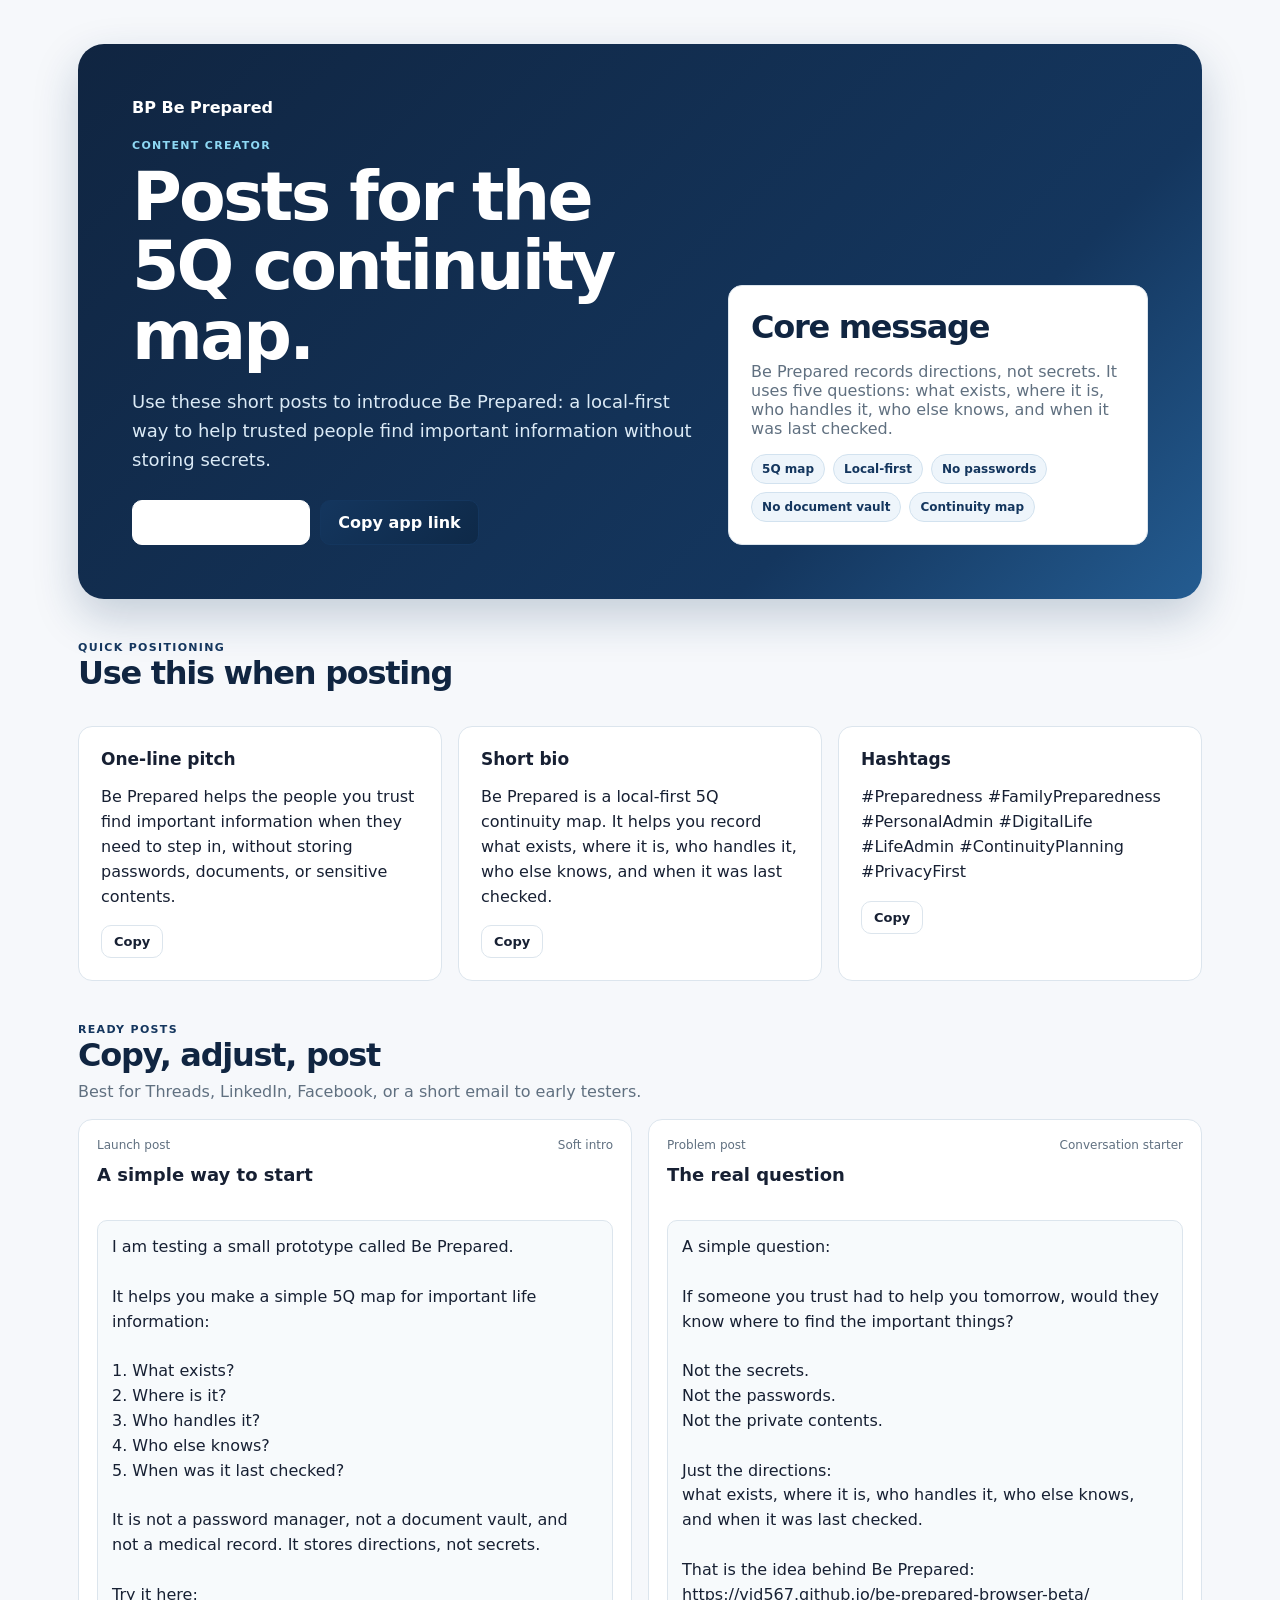
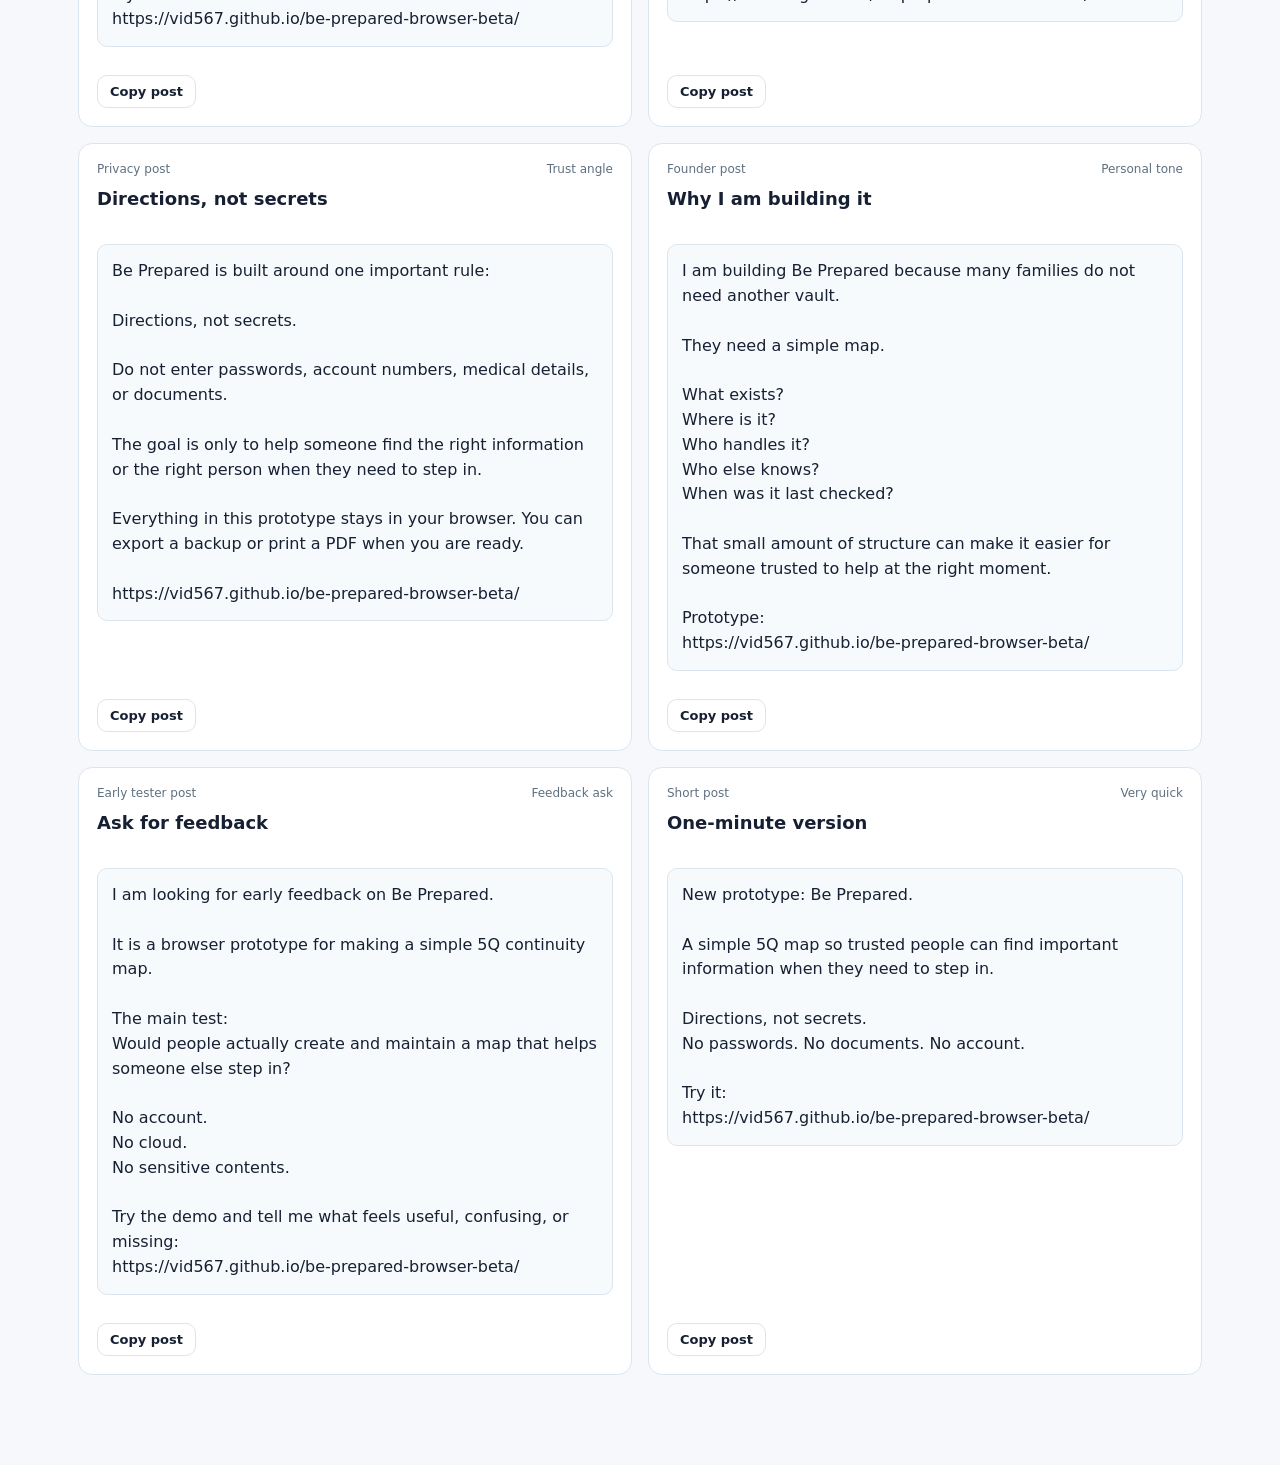
==== content-creator.html @ 78f3f643 "Add Be Prepared content creator page" ====
<!doctype html>
<html lang="en">
<head>
  <meta charset="utf-8">
  <meta name="viewport" content="width=device-width,initial-scale=1">
  <meta name="theme-color" content="#14365e">
  <title>Be Prepared Content Creator</title>
  <meta name="description" content="Ready-to-use social posts for Be Prepared, a local-first 5Q continuity map.">
  <link rel="stylesheet" href="styles.css">
  <style>
    .creator-shell{max-width:1180px;margin:auto;padding:44px 28px 90px}
    .creator-hero{background:linear-gradient(135deg,#102541,#14365e 72%,#245c91);color:white;border-radius:26px;padding:clamp(28px,5vw,54px);display:grid;grid-template-columns:1.15fr .85fr;gap:28px;align-items:end;box-shadow:0 18px 45px rgba(20,54,94,.22)}
    .creator-hero h1{color:white;font-size:clamp(38px,6vw,68px);max-width:760px}
    .creator-hero .lead{color:#dbeaf6}
    .creator-hero a{color:white}
    .creator-card{background:white;border:1px solid var(--line);border-radius:14px;padding:22px}
    .creator-grid{display:grid;grid-template-columns:repeat(3,1fr);gap:16px;margin-top:26px}
    .post-grid{display:grid;grid-template-columns:repeat(2,1fr);gap:16px;margin-top:18px}
    .post-card{background:white;border:1px solid var(--line);border-radius:14px;padding:18px;display:flex;flex-direction:column;gap:12px}
    .post-card h3{font-size:18px}
    .post-text{white-space:pre-wrap;color:var(--ink);line-height:1.55;background:#f7fafc;border:1px solid var(--line);border-radius:10px;padding:14px;min-height:190px}
    .post-meta{display:flex;justify-content:space-between;gap:10px;align-items:center;color:var(--muted);font-size:12px}
    .copy-row{display:flex;gap:10px;flex-wrap:wrap;margin-top:auto}
    .pill-list{display:flex;flex-wrap:wrap;gap:8px;margin-top:12px}
    .pill-list span{background:#eef5fb;color:#14365e;border:1px solid #d2e2ef;border-radius:99px;padding:7px 10px;font-size:12px;font-weight:750}
    .section-gap{margin-top:42px}
    .mini-copy{white-space:pre-wrap;line-height:1.55}
    .toplink{display:inline-flex;align-items:center;gap:8px;color:white;text-decoration:none;font-weight:800;margin-bottom:22px}
    @media(max-width:900px){.creator-hero,.creator-grid,.post-grid{grid-template-columns:1fr}}
  </style>
</head>
<body>
  <main class="creator-shell">
    <section class="creator-hero">
      <div>
        <a class="toplink" href="index.html">BP Be Prepared</a>
        <div class="eyebrow light">Content creator</div>
        <h1>Posts for the 5Q continuity map.</h1>
        <p class="lead">Use these short posts to introduce Be Prepared: a local-first way to help trusted people find important information without storing secrets.</p>
        <div class="hero-actions">
          <a class="btn demo-light" href="index.html">Open prototype</a>
          <button class="btn primary" data-copy="#main-link">Copy app link</button>
        </div>
        <p id="main-link" hidden>https://vid567.github.io/be-prepared-browser-beta/</p>
      </div>
      <aside class="creator-card">
        <h2>Core message</h2>
        <p class="muted">Be Prepared records directions, not secrets. It uses five questions: what exists, where it is, who handles it, who else knows, and when it was last checked.</p>
        <div class="pill-list">
          <span>5Q map</span>
          <span>Local-first</span>
          <span>No passwords</span>
          <span>No document vault</span>
          <span>Continuity map</span>
        </div>
      </aside>
    </section>

    <section class="section-gap">
      <div class="section-head">
        <div>
          <div class="eyebrow">Quick positioning</div>
          <h2>Use this when posting</h2>
        </div>
      </div>
      <div class="creator-grid">
        <article class="creator-card">
          <h3>One-line pitch</h3>
          <p class="mini-copy" id="pitch">Be Prepared helps the people you trust find important information when they need to step in, without storing passwords, documents, or sensitive contents.</p>
          <button class="btn small" data-copy="#pitch">Copy</button>
        </article>
        <article class="creator-card">
          <h3>Short bio</h3>
          <p class="mini-copy" id="bio">Be Prepared is a local-first 5Q continuity map. It helps you record what exists, where it is, who handles it, who else knows, and when it was last checked.</p>
          <button class="btn small" data-copy="#bio">Copy</button>
        </article>
        <article class="creator-card">
          <h3>Hashtags</h3>
          <p class="mini-copy" id="hashtags">#Preparedness #FamilyPreparedness #PersonalAdmin #DigitalLife #LifeAdmin #ContinuityPlanning #PrivacyFirst</p>
          <button class="btn small" data-copy="#hashtags">Copy</button>
        </article>
      </div>
    </section>

    <section class="section-gap">
      <div class="section-head">
        <div>
          <div class="eyebrow">Ready posts</div>
          <h2>Copy, adjust, post</h2>
          <p>Best for Threads, LinkedIn, Facebook, or a short email to early testers.</p>
        </div>
      </div>
      <div class="post-grid">
        <article class="post-card">
          <div class="post-meta"><span>Launch post</span><span>Soft intro</span></div>
          <h3>A simple way to start</h3>
          <p class="post-text" id="post-1">I am testing a small prototype called Be Prepared.

It helps you make a simple 5Q map for important life information:

1. What exists?
2. Where is it?
3. Who handles it?
4. Who else knows?
5. When was it last checked?

It is not a password manager, not a document vault, and not a medical record. It stores directions, not secrets.

Try it here:
https://vid567.github.io/be-prepared-browser-beta/</p>
          <div class="copy-row"><button class="btn small" data-copy="#post-1">Copy post</button></div>
        </article>

        <article class="post-card">
          <div class="post-meta"><span>Problem post</span><span>Conversation starter</span></div>
          <h3>The real question</h3>
          <p class="post-text" id="post-2">A simple question:

If someone you trust had to help you tomorrow, would they know where to find the important things?

Not the secrets.
Not the passwords.
Not the private contents.

Just the directions:
what exists, where it is, who handles it, who else knows, and when it was last checked.

That is the idea behind Be Prepared:
https://vid567.github.io/be-prepared-browser-beta/</p>
          <div class="copy-row"><button class="btn small" data-copy="#post-2">Copy post</button></div>
        </article>

        <article class="post-card">
          <div class="post-meta"><span>Privacy post</span><span>Trust angle</span></div>
          <h3>Directions, not secrets</h3>
          <p class="post-text" id="post-3">Be Prepared is built around one important rule:

Directions, not secrets.

Do not enter passwords, account numbers, medical details, or documents.

The goal is only to help someone find the right information or the right person when they need to step in.

Everything in this prototype stays in your browser. You can export a backup or print a PDF when you are ready.

https://vid567.github.io/be-prepared-browser-beta/</p>
          <div class="copy-row"><button class="btn small" data-copy="#post-3">Copy post</button></div>
        </article>

        <article class="post-card">
          <div class="post-meta"><span>Founder post</span><span>Personal tone</span></div>
          <h3>Why I am building it</h3>
          <p class="post-text" id="post-4">I am building Be Prepared because many families do not need another vault.

They need a simple map.

What exists?
Where is it?
Who handles it?
Who else knows?
When was it last checked?

That small amount of structure can make it easier for someone trusted to help at the right moment.

Prototype:
https://vid567.github.io/be-prepared-browser-beta/</p>
          <div class="copy-row"><button class="btn small" data-copy="#post-4">Copy post</button></div>
        </article>

        <article class="post-card">
          <div class="post-meta"><span>Early tester post</span><span>Feedback ask</span></div>
          <h3>Ask for feedback</h3>
          <p class="post-text" id="post-5">I am looking for early feedback on Be Prepared.

It is a browser prototype for making a simple 5Q continuity map.

The main test:
Would people actually create and maintain a map that helps someone else step in?

No account.
No cloud.
No sensitive contents.

Try the demo and tell me what feels useful, confusing, or missing:
https://vid567.github.io/be-prepared-browser-beta/</p>
          <div class="copy-row"><button class="btn small" data-copy="#post-5">Copy post</button></div>
        </article>

        <article class="post-card">
          <div class="post-meta"><span>Short post</span><span>Very quick</span></div>
          <h3>One-minute version</h3>
          <p class="post-text" id="post-6">New prototype: Be Prepared.

A simple 5Q map so trusted people can find important information when they need to step in.

Directions, not secrets.
No passwords. No documents. No account.

Try it:
https://vid567.github.io/be-prepared-browser-beta/</p>
          <div class="copy-row"><button class="btn small" data-copy="#post-6">Copy post</button></div>
        </article>
      </div>
    </section>
  </main>
  <div id="toast" role="status" aria-live="polite"></div>
  <script>
    function textFor(selector){
      var node=document.querySelector(selector);
      return node ? node.textContent.trim() : "";
    }
    function toast(message){
      var box=document.querySelector("#toast");
      box.textContent=message;
      box.classList.add("show");
      setTimeout(function(){box.classList.remove("show")},1800);
    }
    document.addEventListener("click",function(event){
      var button=event.target.closest("[data-copy]");
      if(!button)return;
      var text=textFor(button.dataset.copy);
      navigator.clipboard.writeText(text).then(function(){toast("Copied.")},function(){toast("Copy failed.")});
    });
  </script>
</body>
</html>
---- styles.css ----
:root{--ink:#18312d;--muted:#667571;--paper:#f7f4ed;--card:#fff;--green:#1f5b4f;--mint:#dcebe4;--amber:#e6a23c;--rose:#c76557;--line:#dddcd4;--blue:#3e6f75;--shadow:0 12px 30px rgba(25,50,45,.08);font-family:Inter,ui-sans-serif,system-ui,-apple-system,"Segoe UI",sans-serif;color:var(--ink);background:var(--paper)}*{box-sizing:border-box}body{margin:0;min-height:100vh}.skip{position:fixed;left:-999px;top:8px}.skip:focus{left:8px;z-index:99;background:white;padding:10px;border-radius:8px}.topbar{height:72px;background:rgba(255,255,255,.92);border-bottom:1px solid var(--line);display:flex;align-items:center;padding:0 clamp(18px,4vw,60px);gap:30px;position:sticky;top:0;z-index:10;backdrop-filter:blur(12px)}button{font:inherit;color:inherit}.brand{border:0;background:none;display:flex;gap:10px;align-items:center;font-weight:760;font-size:18px;cursor:pointer}.brandmark{display:grid;place-items:center;width:36px;height:36px;border-radius:11px;background:var(--green);color:white;font-size:12px}.desktop-nav{display:flex;gap:3px;margin:auto}.desktop-nav button,.topbar button[data-go]{border:0;background:none;padding:10px 13px;border-radius:9px;cursor:pointer;color:var(--muted)}.desktop-nav button:hover,.desktop-nav button.active{background:var(--mint);color:var(--green)}.privacy-chip{font-size:12px;color:var(--muted);white-space:nowrap}.privacy-chip span{display:inline-block;width:7px;height:7px;background:#3b9a71;border-radius:50%;margin-right:6px}.mobile-nav{display:none}.shell{max-width:1180px;margin:auto;padding:44px 28px 90px}.eyebrow{text-transform:uppercase;letter-spacing:.12em;font-size:11px;font-weight:800;color:var(--green)}h1{font-family:Georgia,serif;font-size:clamp(38px,6vw,66px);line-height:1.02;letter-spacing:-.035em;margin:10px 0 18px;max-width:820px;font-weight:500}h2{font-family:Georgia,serif;font-size:32px;font-weight:500;margin:0 0 8px}h3{margin:0 0 7px;font-size:17px}.lead{font-size:18px;line-height:1.6;color:var(--muted);max-width:700px}.hero{display:grid;grid-template-columns:1.4fr .7fr;gap:36px;align-items:end;margin-bottom:46px}.hero-actions{display:flex;gap:10px;flex-wrap:wrap;margin-top:26px}.btn{border:1px solid var(--line);background:white;padding:12px 17px;border-radius:10px;font-weight:700;cursor:pointer}.btn:hover{transform:translateY(-1px);box-shadow:var(--shadow)}.btn.primary{background:var(--green);border-color:var(--green);color:white}.btn.danger{color:#983e35;border-color:#e5bdb7}.btn.small{padding:8px 12px;font-size:13px}.assurance{padding:20px;border-left:3px solid var(--green);background:#eff5f1;border-radius:0 12px 12px 0;color:var(--muted);line-height:1.5}.section-head{display:flex;justify-content:space-between;align-items:end;gap:16px;margin:38px 0 18px}.section-head p{margin:0;color:var(--muted)}.scenario-grid{display:grid;grid-template-columns:repeat(4,1fr);gap:15px}.scenario{background:var(--card);border:1px solid var(--line);border-radius:16px;padding:20px;min-height:190px;display:flex;flex-direction:column;cursor:pointer;transition:.18s;text-align:left}.scenario:hover{transform:translateY(-3px);box-shadow:var(--shadow);border-color:#b7cbc3}.scenario .icon{font-size:24px;margin-bottom:30px}.scenario p{color:var(--muted);font-size:13px;line-height:1.45}.scenario footer{margin-top:auto;display:flex;align-items:center;justify-content:space-between;font-weight:750}.score{font-family:Georgia,serif;font-size:25px}.status{font-size:11px;font-weight:800;border-radius:99px;padding:5px 9px;background:#eee}.status.ready{background:#d9eee2;color:#236443}.status.attention{background:#fff0cf;color:#825711}.status.notready{background:#f8dfda;color:#8a4037}.summary-grid{display:grid;grid-template-columns:1.2fr .8fr;gap:18px;margin-top:18px}.card{background:white;border:1px solid var(--line);border-radius:16px;padding:22px}.person-row,.item-row,.gap-row{display:grid;grid-template-columns:auto 1fr auto;gap:13px;align-items:center;padding:13px 0;border-bottom:1px solid #ecebe6}.person-row:last-child,.item-row:last-child,.gap-row:last-child{border-bottom:0}.avatar{width:42px;height:42px;border-radius:50%;display:grid;place-items:center;background:var(--mint);font-weight:800;color:var(--green)}.muted{color:var(--muted)}.tiny{font-size:12px}.progress{height:7px;background:#e9e8e2;border-radius:10px;overflow:hidden;margin-top:7px}.progress i{display:block;height:100%;background:var(--green);border-radius:10px}.page-head{display:flex;justify-content:space-between;align-items:start;gap:20px;margin-bottom:26px}.page-head h1{font-size:48px;margin:0 0 8px}.tabs{display:flex;gap:8px;flex-wrap:wrap;margin:20px 0}.tabs button{border:1px solid var(--line);background:white;border-radius:99px;padding:8px 13px;cursor:pointer}.tabs button.active{background:var(--green);color:#fff;border-color:var(--green)}.domain-grid{display:grid;grid-template-columns:repeat(2,1fr);gap:14px}.domain-card{background:#fff;border:1px solid var(--line);border-radius:14px;padding:18px}.domain-card header{display:flex;justify-content:space-between}.item-row{grid-template-columns:1fr auto auto}.item-row button{border:0;background:none;color:var(--green);font-weight:750;cursor:pointer}.overdue{font-size:11px;color:#9a4b40;background:#fae5e1;padding:4px 7px;border-radius:99px}.fiveq{display:grid;grid-template-columns:repeat(5,1fr);gap:8px;margin:18px 0}.qstep{padding:10px 8px;border-radius:10px;background:#f1f3ef;text-align:center;font-size:12px}.qstep b{display:block;color:var(--green);font-size:15px}.form-grid{display:grid;grid-template-columns:1fr 1fr;gap:14px}.field{display:flex;flex-direction:column;gap:6px}.field.full{grid-column:1/-1}.field label{font-size:12px;font-weight:800}.field input,.field select,.field textarea{border:1px solid #cfcfc7;border-radius:9px;padding:11px;background:#fff;font:inherit}.field small{color:var(--muted)}.modal-card{border:0;border-radius:18px;padding:26px;width:min(680px,calc(100vw - 28px));box-shadow:0 30px 80px #0004;position:relative}dialog::backdrop{background:#173c3555;backdrop-filter:blur(4px)}.modal-x{position:absolute;right:16px;top:12px;border:0;background:none;font-size:26px;cursor:pointer}.searchbox{width:100%;padding:16px 18px;border-radius:13px;border:1px solid #c8cbc4;font-size:17px;margin:18px 0 25px}.handoff-controls{display:flex;gap:12px;flex-wrap:wrap}.handoff-controls select{padding:11px;border:1px solid var(--line);border-radius:9px;background:white}.big-score{font-family:Georgia,serif;font-size:64px;color:var(--green)}.split{display:grid;grid-template-columns:1fr 1fr;gap:16px}.result-list{list-style:none;padding:0}.result-list li{padding:9px 0;border-bottom:1px solid var(--line)}.result-list .yes{color:#287351}.result-list .no{color:#a34c41}.check-card{max-width:740px;margin:auto}.check-actions{display:flex;gap:10px}.notice{padding:14px 16px;border-radius:10px;background:#fff4d9;color:#76541c}.more-grid{display:grid;grid-template-columns:repeat(2,1fr);gap:16px}.not-list{line-height:2;color:var(--muted)}#toast{position:fixed;right:22px;bottom:22px;background:#18312d;color:#fff;padding:12px 16px;border-radius:9px;opacity:0;transform:translateY(10px);transition:.2s;z-index:100;pointer-events:none}#toast.show{opacity:1;transform:none}.print-only{display:none}
@media(max-width:850px){.desktop-nav,.privacy-chip{display:none}.topbar{height:60px}.mobile-nav{display:flex;position:fixed;bottom:0;left:0;right:0;background:white;border-top:1px solid var(--line);z-index:20;justify-content:space-around;padding:7px 4px max(7px,env(safe-area-inset-bottom))}.mobile-nav button{border:0;background:none;color:var(--muted);font-size:18px}.mobile-nav span{display:block;font-size:10px;margin-top:2px}.shell{padding:28px 18px 90px}.hero,.summary-grid,.split{grid-template-columns:1fr}.scenario-grid{grid-template-columns:1fr 1fr}.domain-grid{grid-template-columns:1fr}.more-grid{grid-template-columns:1fr}.hero{gap:16px}.page-head h1{font-size:39px}.fiveq{overflow-x:auto;grid-template-columns:repeat(5,105px)}.form-grid{grid-template-columns:1fr}.field.full{grid-column:auto}}
@media(max-width:520px){.scenario-grid{grid-template-columns:1fr}.scenario{min-height:150px}.scenario .icon{margin-bottom:12px}.page-head{display:block}.handoff-controls{display:grid}.handoff-controls>*{width:100%}}
@media print{.topbar,.mobile-nav,.hero-actions,.btn,.tabs,.no-print{display:none!important}body{background:#fff}.shell{max-width:none;padding:20px}.print-only{display:block}.card,.scenario,.domain-card{box-shadow:none;break-inside:avoid}.scenario-grid{grid-template-columns:repeat(2,1fr)}h1{font-size:38px}.privacy-print{font-size:10px;color:#555;border-bottom:1px solid #ccc;padding-bottom:10px;margin-bottom:24px}}

/* Shared navy/cyan product-family palette */
:root{--ink:#172033;--muted:#607080;--paper:#f6f8fb;--green:#14365e;--mint:#eef5fb;--line:#dce5ed;--blue:#41b6e6;--shadow:0 12px 30px rgba(20,54,94,.09)}
h1,h2{font-family:Inter,ui-sans-serif,system-ui,-apple-system,"Segoe UI",sans-serif;color:#102541;font-weight:850;letter-spacing:-.04em}.brandmark,.btn.primary{background:linear-gradient(135deg,#14365e,#0e2948)}.tagline{font-size:11px;color:var(--muted);max-width:155px;line-height:1.25}.desktop-nav button:hover,.desktop-nav button.active{background:#eef5fb;color:#14365e;box-shadow:inset 0 -2px #41b6e6}.assurance{background:#eef5fb;border-left-color:#41b6e6}.progress i{background:linear-gradient(90deg,#41b6e6,#14365e)}.qstep{background:#eef5fb;border:1px solid #d2e2ef}.score,.big-score{color:#14365e;font-family:Inter,ui-sans-serif,system-ui,sans-serif;font-weight:900}
.fiveq-hero{background:linear-gradient(135deg,#102541,#14365e 70%,#245c91);border-radius:26px;padding:34px;color:white;box-shadow:0 18px 45px #14365e22}.fiveq-hero h1{color:white}.fiveq-hero .lead{color:#dbeaf6}.eyebrow.light{color:#8ed8f4}.fiveq-board{display:grid;grid-template-columns:repeat(5,1fr);gap:12px;margin-top:26px}.fiveq-card{background:#ffffff12;border:1px solid #ffffff30;border-radius:16px;padding:18px;min-height:155px;display:flex;flex-direction:column;color:white}.fiveq-card .qnum{font-size:11px;font-weight:900;color:#8ed8f4;letter-spacing:.1em}.fiveq-card strong{font-size:18px;margin:9px 0 5px}.fiveq-card p{font-size:12px;color:#dbeaf6;line-height:1.4;margin:0}.fiveq-card .qstat{margin-top:auto;padding-top:16px;font-weight:850}.fiveq-card.gap{border-color:#eec87999}.fiveq-card.good{border-color:#78d1ef99}.method-strip{display:flex;align-items:center;justify-content:space-between;gap:18px;background:white;border:1px solid var(--line);border-radius:18px;padding:20px;margin:18px 0}.method-score{font-size:40px;font-weight:900;color:#14365e}.domain-overview{display:grid;grid-template-columns:repeat(4,1fr);gap:12px}.domain-mini{background:white;border:1px solid var(--line);border-radius:14px;padding:16px}.domain-mini b,.scenario-compact strong{display:block;margin-bottom:8px}.domain-mini span{font-size:12px;color:var(--muted)}.scenario-compact{display:grid;grid-template-columns:repeat(4,1fr);gap:10px}.scenario-compact button{background:#fff;border:1px solid var(--line);border-radius:13px;padding:14px;text-align:left;cursor:pointer}.scenario-compact span{display:block;color:#14365e;font-weight:850}.secondary-section{margin-top:46px;padding-top:28px;border-top:1px solid var(--line)}
@media(max-width:850px){.tagline{display:none}.fiveq-board{grid-template-columns:1fr 1fr}.domain-overview,.scenario-compact{grid-template-columns:1fr 1fr}}
@media(max-width:520px){.fiveq-hero{padding:24px 18px}.fiveq-board,.domain-overview,.scenario-compact{grid-template-columns:1fr}.method-strip{align-items:flex-start;flex-direction:column}}

/* Two-step welcome and simplified build flow */
.welcome-hero{background:linear-gradient(135deg,#102541,#14365e 70%,#245c91);border-radius:28px;padding:clamp(28px,5vw,58px);display:grid;grid-template-columns:1.25fr .75fr;gap:44px;color:white;box-shadow:0 20px 50px #14365e22}.welcome-copy h1{color:white;max-width:700px}.welcome-copy .lead{color:#dbeaf6}.welcome-note{color:#c9ddeb}.demo-light{background:#fff;color:#14365e;border-color:#fff}.welcome-trust{background:#fff;color:#172033;border-radius:20px;padding:27px}.welcome-trust h2{font-size:23px}.welcome-trust p,.welcome-trust li{color:#607080;line-height:1.5}.welcome-trust ul{padding-left:20px}.trust-icon{width:42px;height:42px;border-radius:50%;display:grid;place-items:center;background:#e4f4fb;color:#14365e;font-weight:900;font-size:20px}.how{padding:52px 0 12px;text-align:center}.how h2{margin-bottom:24px}.how-grid{display:grid;grid-template-columns:repeat(5,1fr);gap:12px;text-align:left}.how-card{background:white;border:1px solid var(--line);border-radius:16px;padding:18px}.how-card>span,.q-field label span{display:grid;place-items:center;width:28px;height:28px;border-radius:8px;background:#14365e;color:white;font-weight:850;font-size:12px}.how-card b{display:block;margin:15px 0 5px}.how-card p{color:var(--muted);font-size:13px;line-height:1.45;margin:0}.build-head{align-items:end}.build-person{display:flex;flex-direction:column;gap:6px;min-width:220px}.build-person label{font-size:12px;font-weight:800}.build-person select{padding:12px;border:1px solid var(--line);border-radius:11px;background:white}.fiveq-summary{display:grid;grid-template-columns:repeat(5,1fr) auto;background:#14365e;border-radius:18px;overflow:hidden;color:white;margin-bottom:28px}.fiveq-summary>div{padding:16px;border-right:1px solid #ffffff22;display:flex;flex-direction:column;gap:5px}.fiveq-summary span{font-size:10px;color:#8ed8f4;font-weight:850}.fiveq-summary b{font-size:13px}.fiveq-summary strong{font-size:20px}.fiveq-total{background:#41b6e6;color:#102541!important;justify-content:center;min-width:110px}.fiveq-total span{color:#102541!important}.fiveq-total strong{font-size:30px}.map-toolbar{display:flex;justify-content:space-between;align-items:end;margin-bottom:16px}.map-toolbar h2,.map-toolbar p{margin-bottom:0}.domain-mini button{display:block;width:100%;margin-top:10px;padding:8px;border:0;border-top:1px solid var(--line);background:none;text-align:left;color:#14365e;cursor:pointer}.person-drop{border-bottom:1px solid var(--line)}.person-drop:last-child{border-bottom:0}.person-drop summary{display:grid;grid-template-columns:auto 1fr auto;align-items:center;gap:14px;padding:16px 0;cursor:pointer;list-style:none}.person-drop summary::-webkit-details-marker{display:none}.person-drop small{display:block;color:var(--muted);margin-top:3px}.chevron{font-size:24px;color:var(--muted)}.person-drop[open] .chevron{transform:rotate(180deg)}.person-actions{display:flex;gap:8px;padding:0 0 16px 56px}.fiveq-form .q-field{background:#f7fafc;border:1px solid var(--line);border-radius:14px;padding:14px}.q-field label{display:flex;align-items:center;gap:9px;font-size:14px}.q-field input,.q-field select{width:100%}.q-field select+small,.q-field input+select{margin-top:8px}.optional-situations{border-top:1px solid var(--line);padding-top:16px}.optional-situations .tabs{margin:8px 0}.optional-situations .tabs label{font-weight:600;font-size:12px}.modal-card{max-height:92vh;overflow-y:auto}
@media(max-width:900px){.welcome-hero{grid-template-columns:1fr}.how-grid{grid-template-columns:repeat(2,1fr)}.fiveq-summary{grid-template-columns:repeat(3,1fr)}.fiveq-total{grid-column:span 1}.map-toolbar{align-items:flex-start;flex-direction:column}.build-person{width:100%}}
@media(max-width:560px){.how-grid,.fiveq-summary{grid-template-columns:1fr}.fiveq-summary>div{border-right:0;border-bottom:1px solid #ffffff22;flex-direction:row;align-items:center;justify-content:space-between}.fiveq-total{grid-column:auto}.build-head{display:block}.build-person{margin-top:18px}.person-actions{padding-left:0;flex-wrap:wrap}}

/* Shared product-family palette and 5Q-first dashboard */
:root{--ink:#172033;--muted:#607080;--paper:#f6f8fb;--green:#14365e;--mint:#eef5fb;--line:#dce5ed;--blue:#41b6e6;--shadow:0 12px 30px rgba(20,54,94,.09)}
h1,h2{font-family:Inter,ui-sans-serif,system-ui,-apple-system,"Segoe UI",sans-serif;color:#102541;font-weight:850;letter-spacing:-.04em}.brandmark,.btn.primary{background:linear-gradient(135deg,#14365e,#0e2948)}.brandmark{box-shadow:0 5px 14px #14365e33}.tagline{font-size:11px;color:var(--muted);max-width:155px;line-height:1.25}.desktop-nav button:hover,.desktop-nav button.active{background:#eef5fb;color:#14365e;box-shadow:inset 0 -2px #41b6e6}.assurance{background:#eef5fb;border-left-color:#41b6e6}.progress i{background:linear-gradient(90deg,#41b6e6,#14365e)}.qstep{background:#eef5fb;border:1px solid #d2e2ef}.avatar{background:linear-gradient(135deg,#e8f1fb,#d6eef8);border:1px solid #c7d9ec}.score,.big-score{color:#14365e;font-family:Inter,ui-sans-serif,system-ui,sans-serif;font-weight:900}.scenario:hover{border-color:#a9c5df}
.fiveq-hero{background:linear-gradient(135deg,#102541 0%,#14365e 70%,#245c91 100%);border-radius:26px;padding:34px;color:white;box-shadow:0 18px 45px #14365e22}.fiveq-hero h1,.fiveq-hero h2{color:white}.fiveq-hero .lead{color:#dbeaf6}.fiveq-board{display:grid;grid-template-columns:repeat(5,1fr);gap:12px;margin-top:26px}.fiveq-card{background:#ffffff12;border:1px solid #ffffff30;border-radius:16px;padding:18px;min-height:155px;display:flex;flex-direction:column;color:white}.fiveq-card .qnum{font-size:11px;font-weight:900;color:#8ed8f4;letter-spacing:.1em}.fiveq-card strong{font-size:18px;margin:9px 0 5px}.fiveq-card p{font-size:12px;color:#dbeaf6;line-height:1.4;margin:0}.fiveq-card .qstat{margin-top:auto;padding-top:16px;font-weight:850}.fiveq-card.gap{border-color:#eec87999}.fiveq-card.good{border-color:#78d1ef99}.method-strip{display:flex;align-items:center;justify-content:space-between;gap:18px;background:white;border:1px solid var(--line);border-radius:18px;padding:20px;margin:18px 0}.method-score{font-size:40px;font-weight:900;color:#14365e;letter-spacing:-.05em}.domain-overview{display:grid;grid-template-columns:repeat(4,1fr);gap:12px}.domain-mini{background:white;border:1px solid var(--line);border-radius:14px;padding:16px;cursor:pointer;text-align:left}.domain-mini:hover{border-color:#a9c5df;box-shadow:var(--shadow)}.domain-mini b{display:block;margin-bottom:8px}.domain-mini span{font-size:12px;color:var(--muted)}.scenario-compact{display:grid;grid-template-columns:repeat(4,1fr);gap:10px}.scenario-compact button{background:#fff;border:1px solid var(--line);border-radius:13px;padding:14px;text-align:left;cursor:pointer}.scenario-compact strong{display:block;font-size:13px}.scenario-compact span{display:block;margin-top:7px;color:#14365e;font-weight:850}.secondary-section{margin-top:46px;padding-top:28px;border-top:1px solid var(--line)}
@media(max-width:850px){.tagline{display:none}.fiveq-board{grid-template-columns:1fr 1fr}.domain-overview,.scenario-compact{grid-template-columns:1fr 1fr}}
@media(max-width:520px){.fiveq-hero{padding:24px 18px}.fiveq-board,.domain-overview,.scenario-compact{grid-template-columns:1fr}.method-strip{align-items:flex-start;flex-direction:column}}
.privacy-simple{display:grid;grid-template-columns:1fr 1fr;gap:18px;margin-top:22px}.welcome-trust .btn{margin-top:10px}.domain-mini{cursor:default}.domain-mini:hover{transform:none}.page-head h1,.welcome-copy h1{font-size:clamp(36px,5vw,54px)}
@media(max-width:700px){.privacy-simple{grid-template-columns:1fr}}
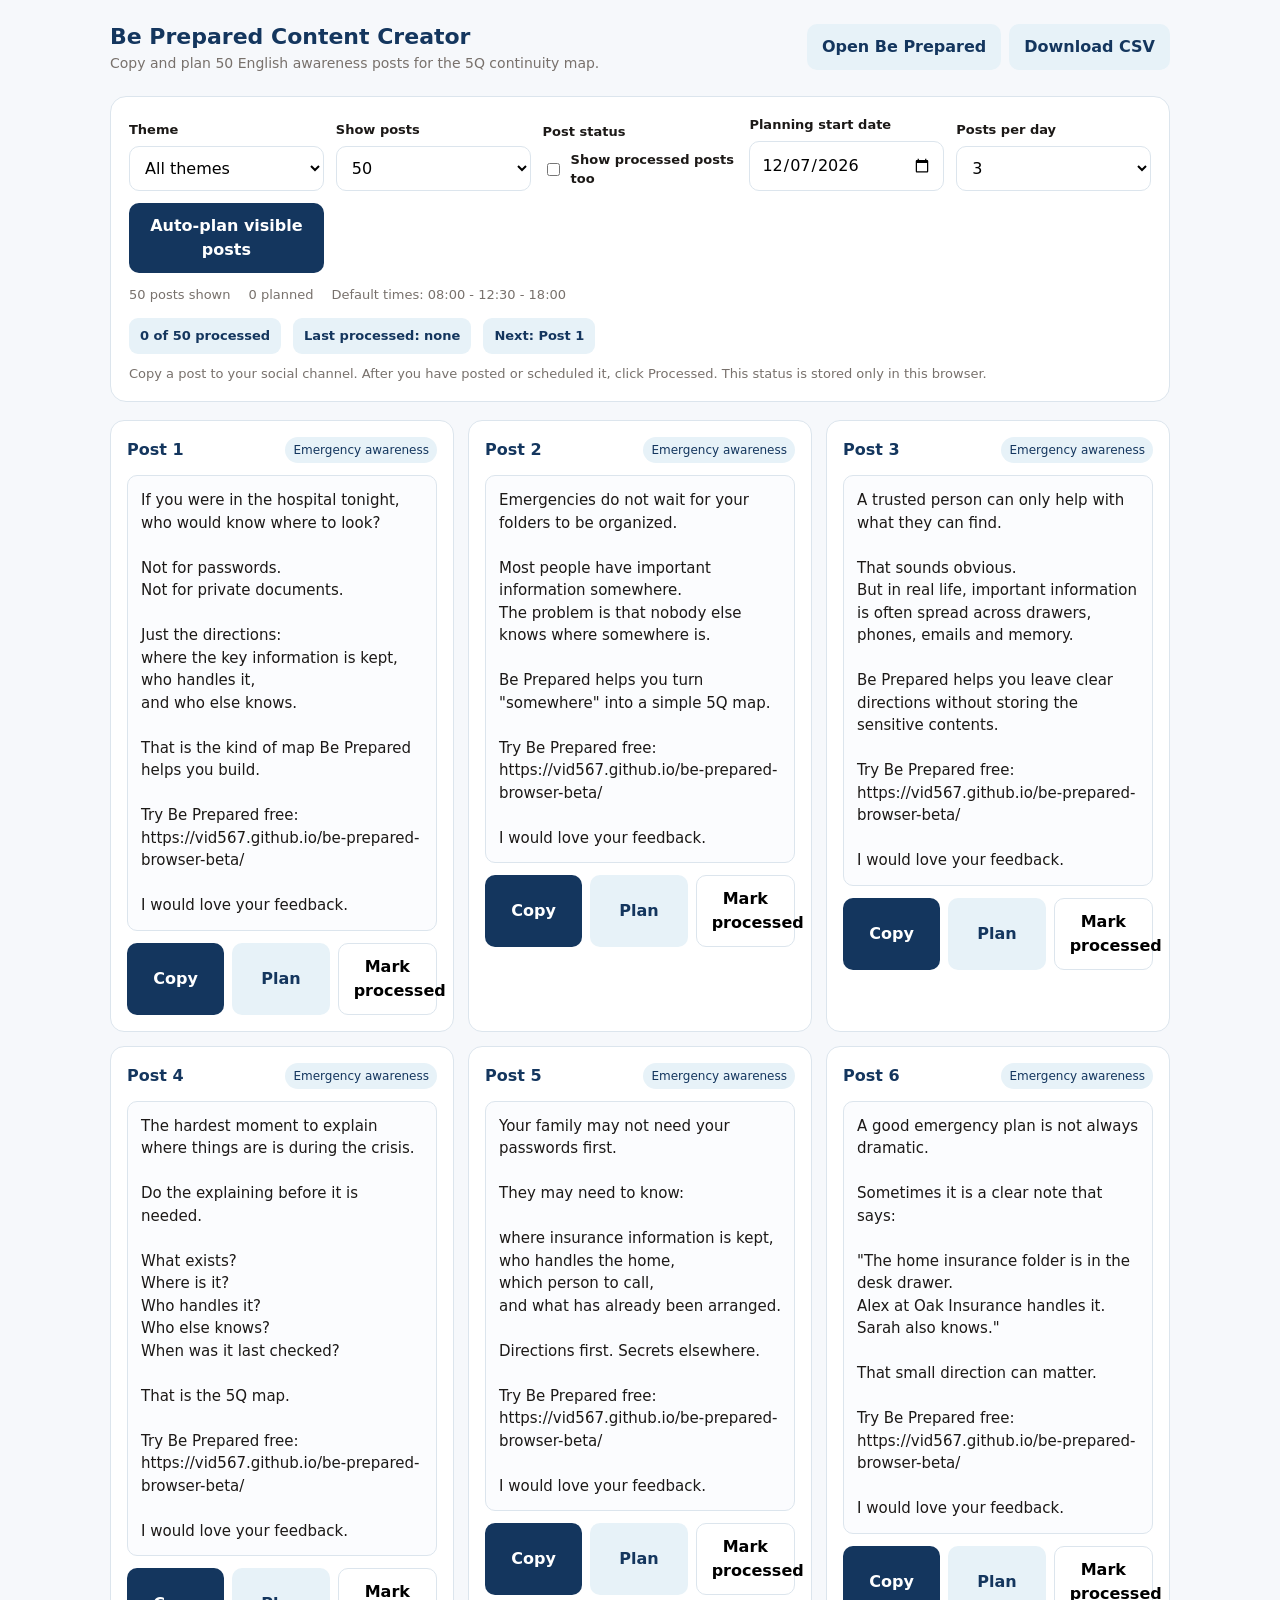
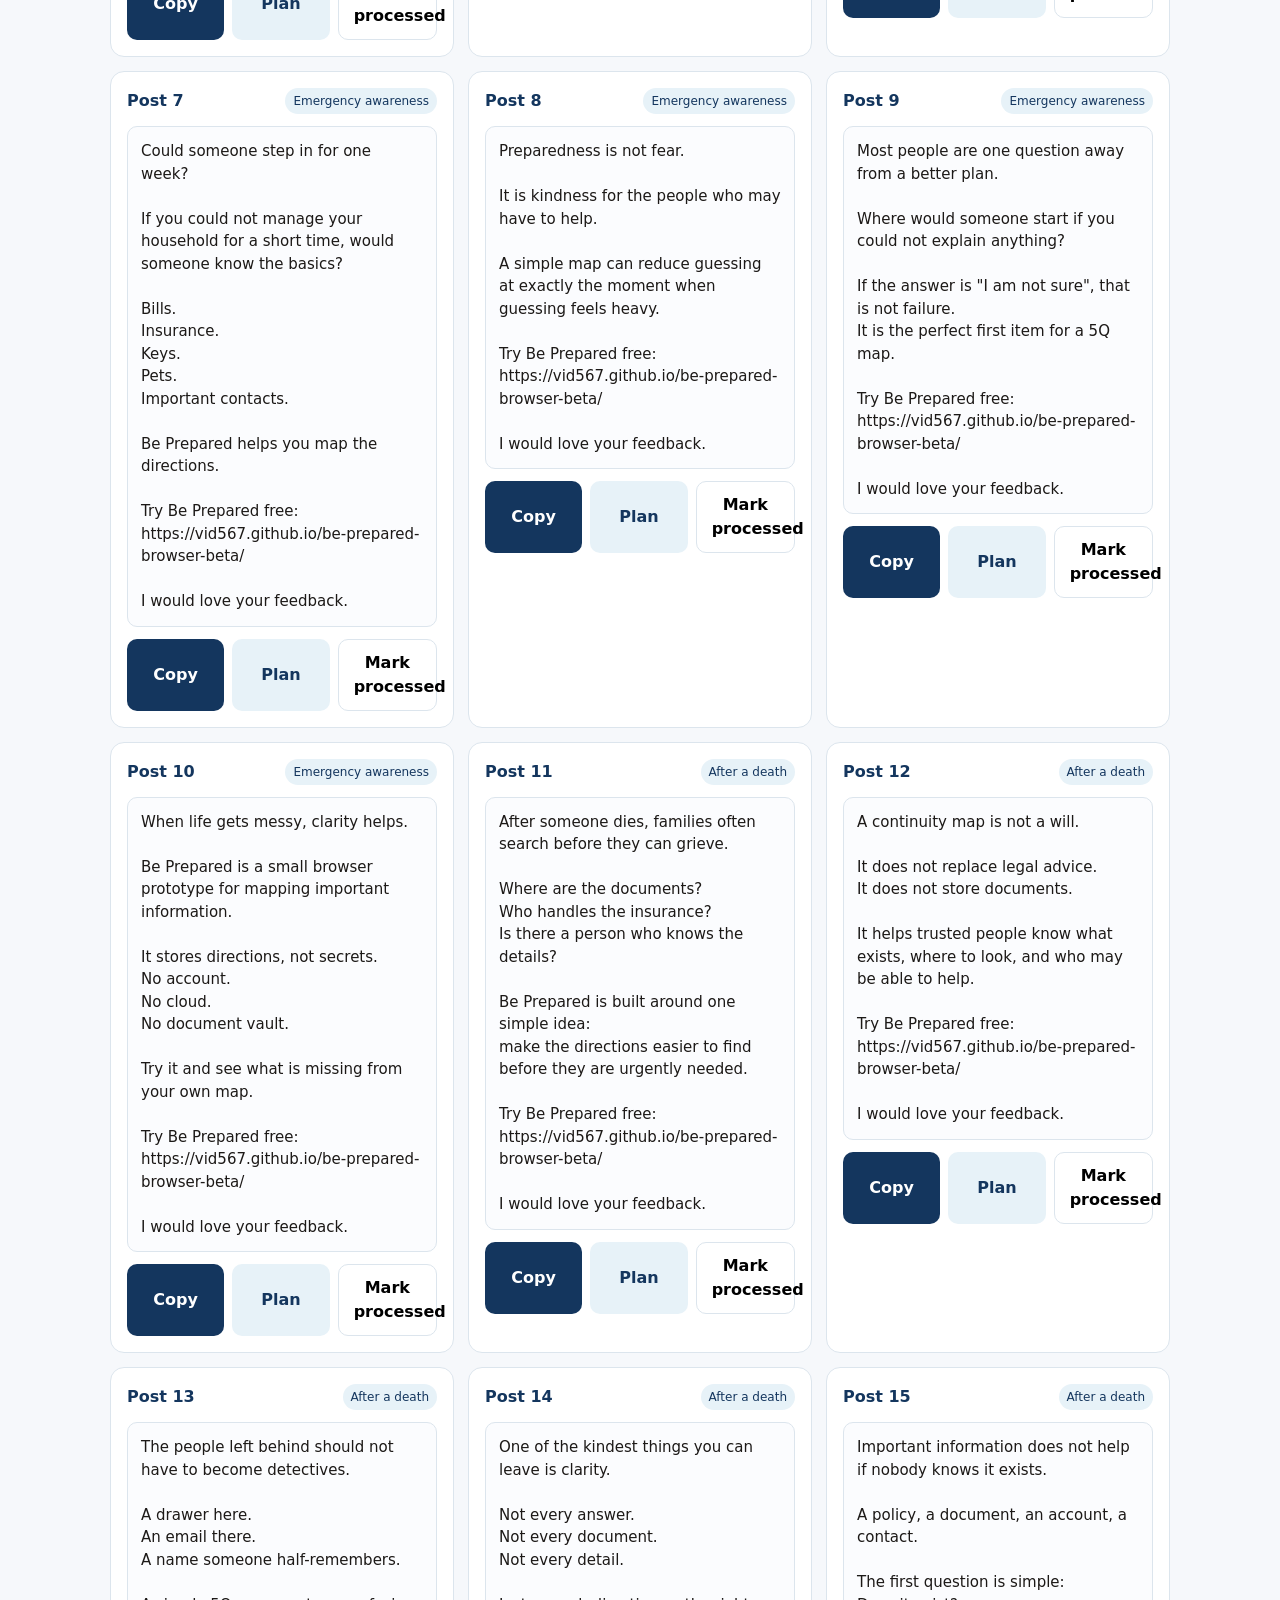
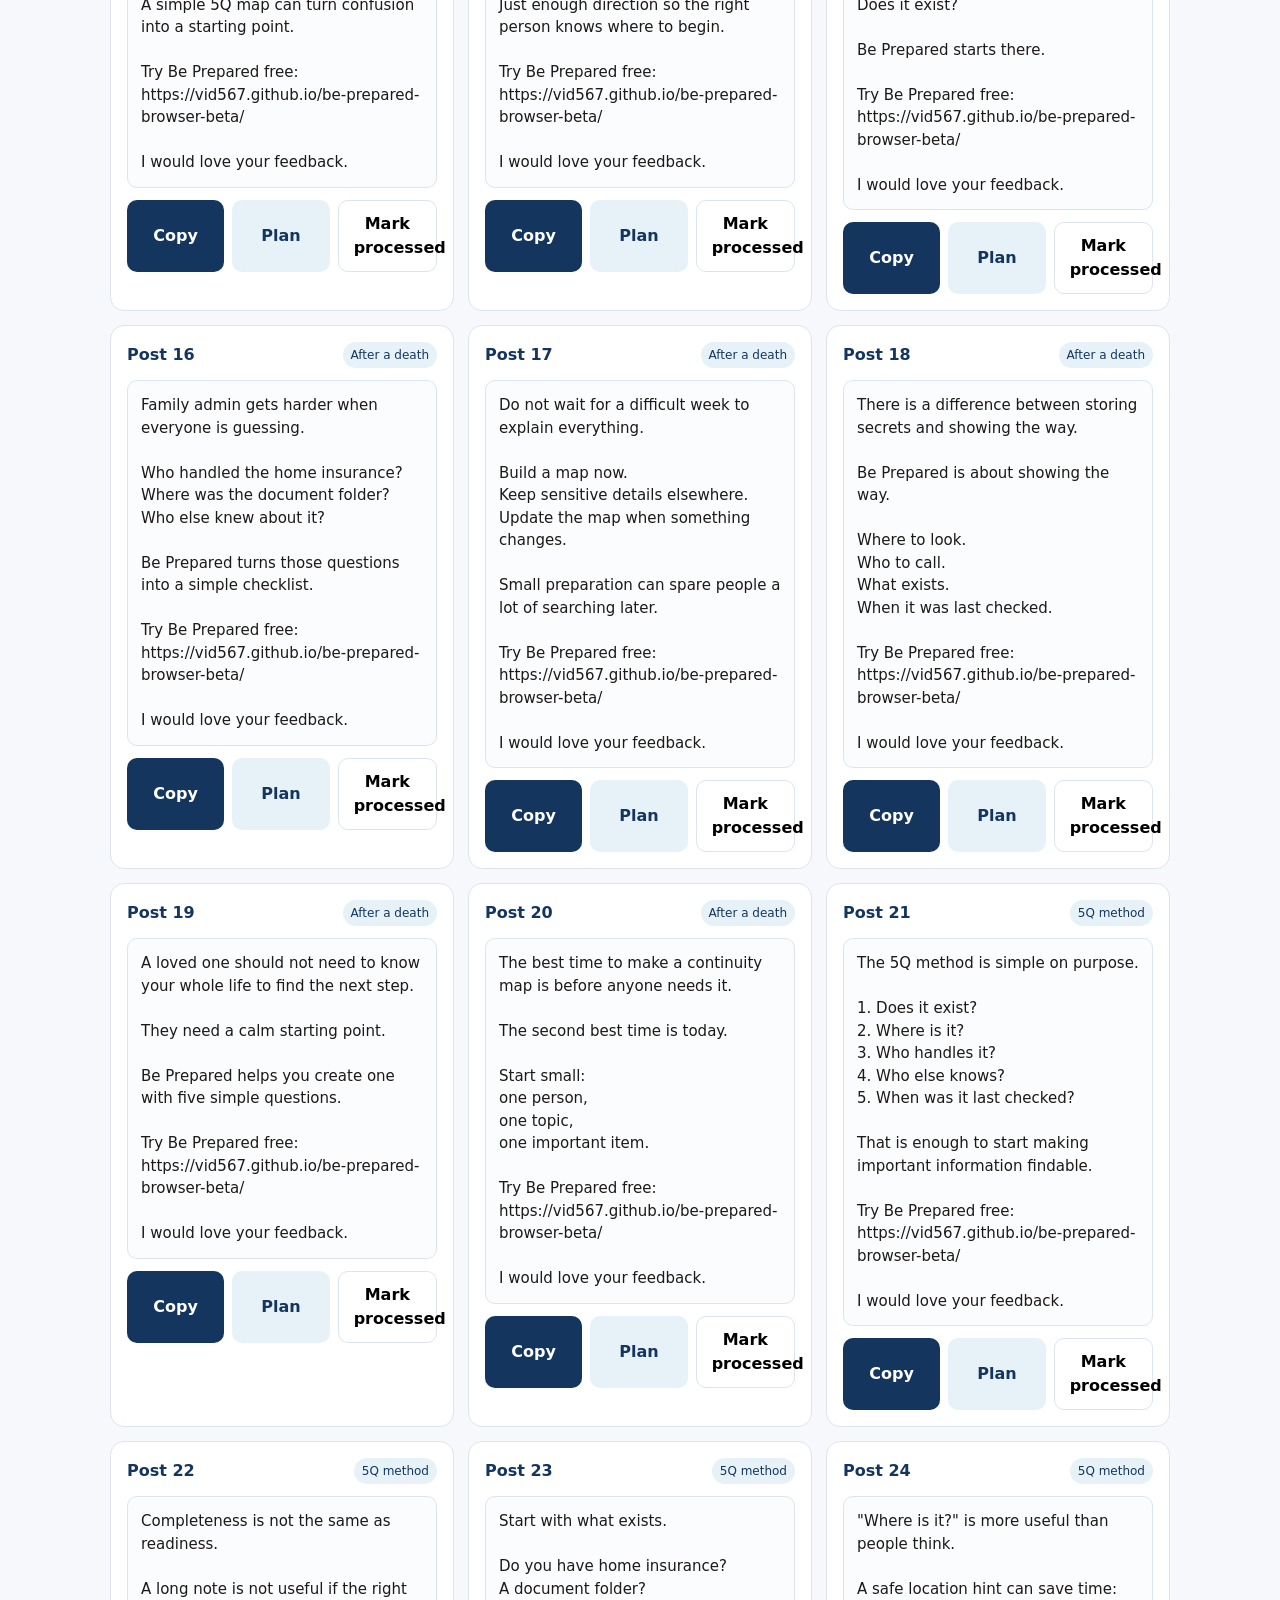
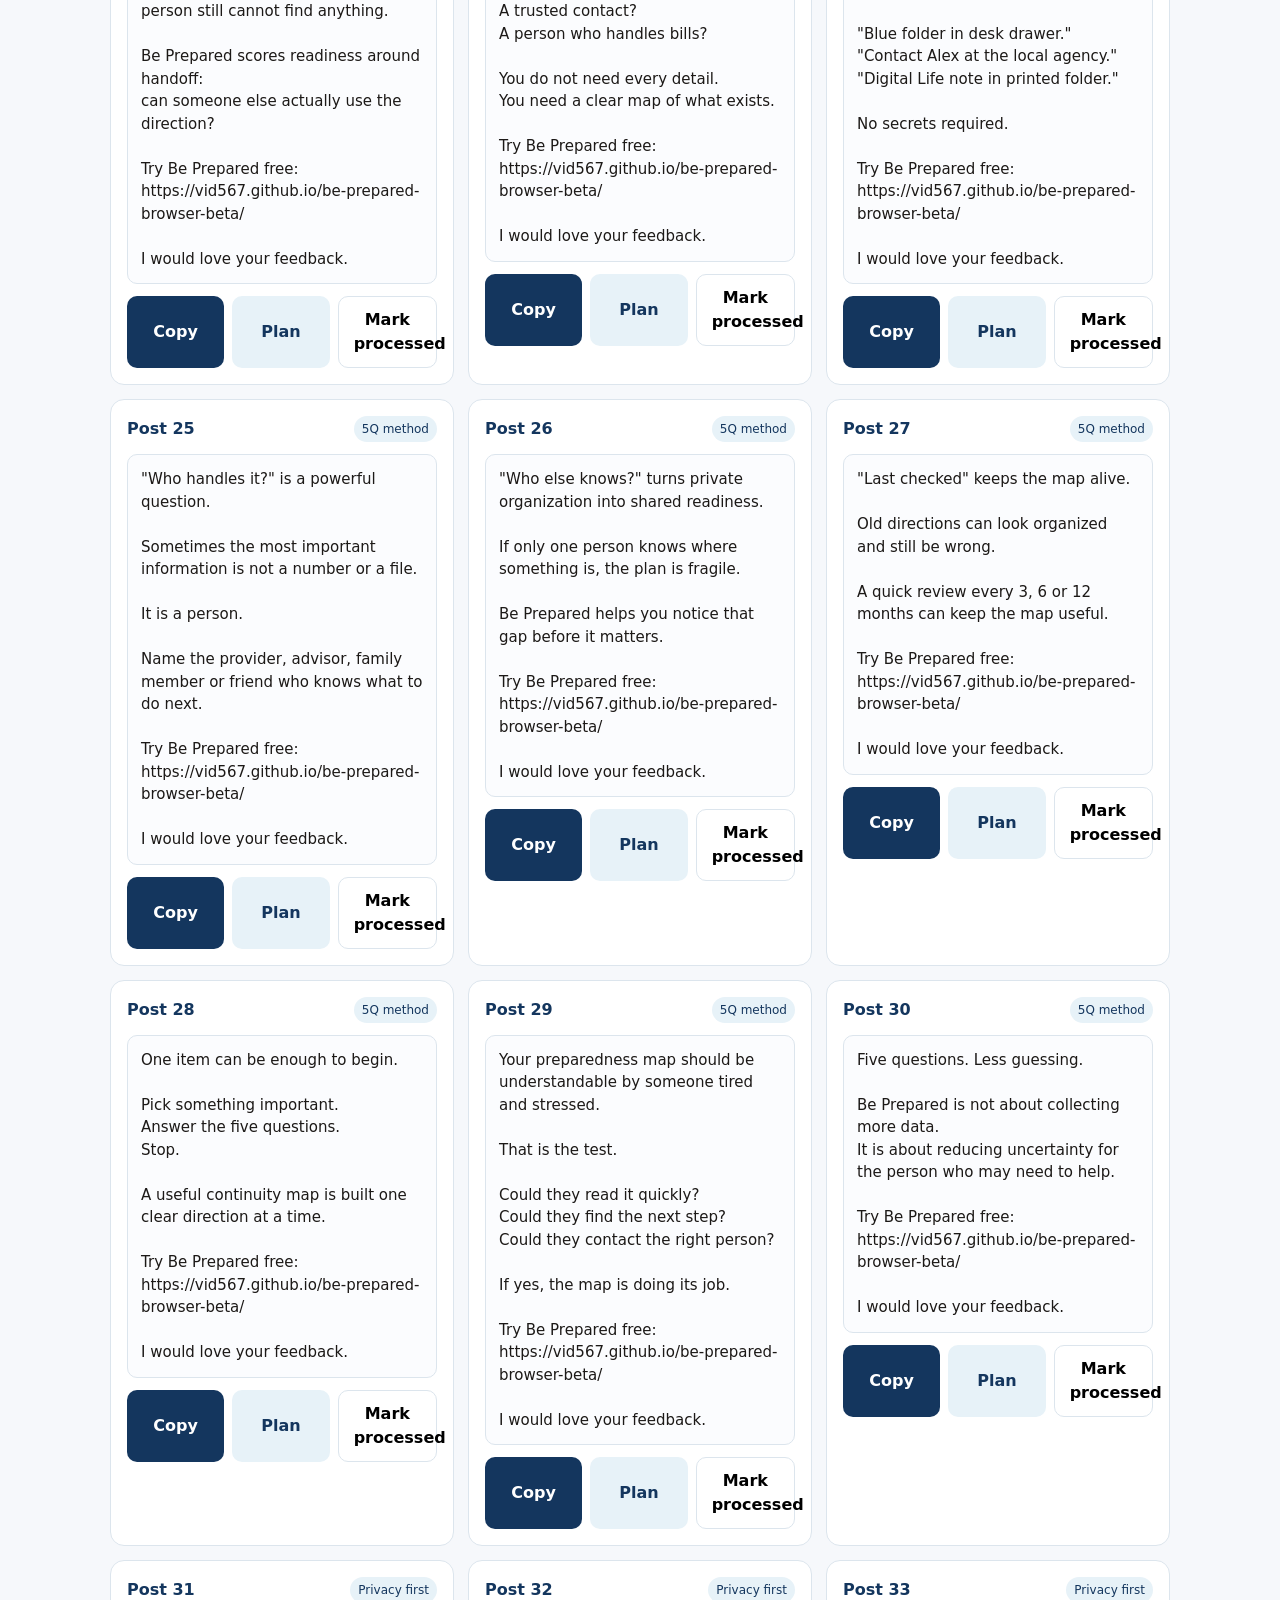
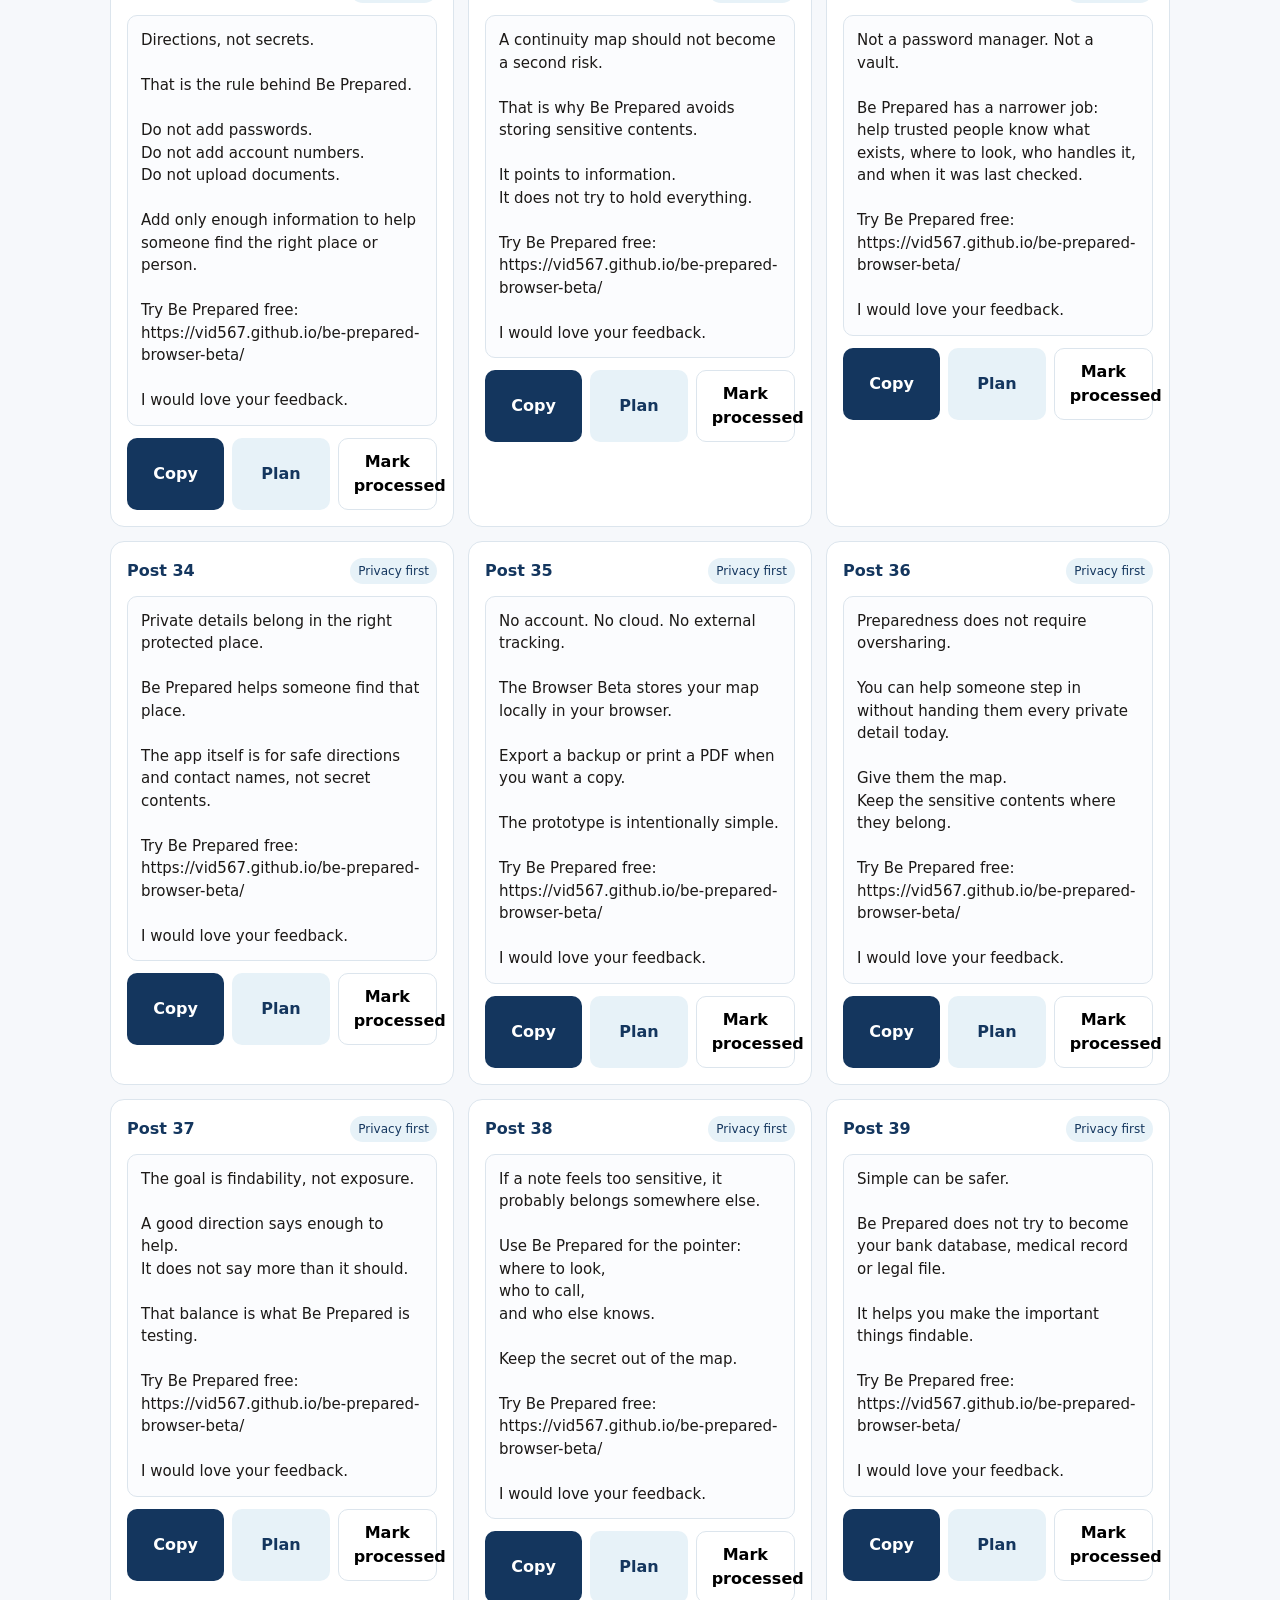
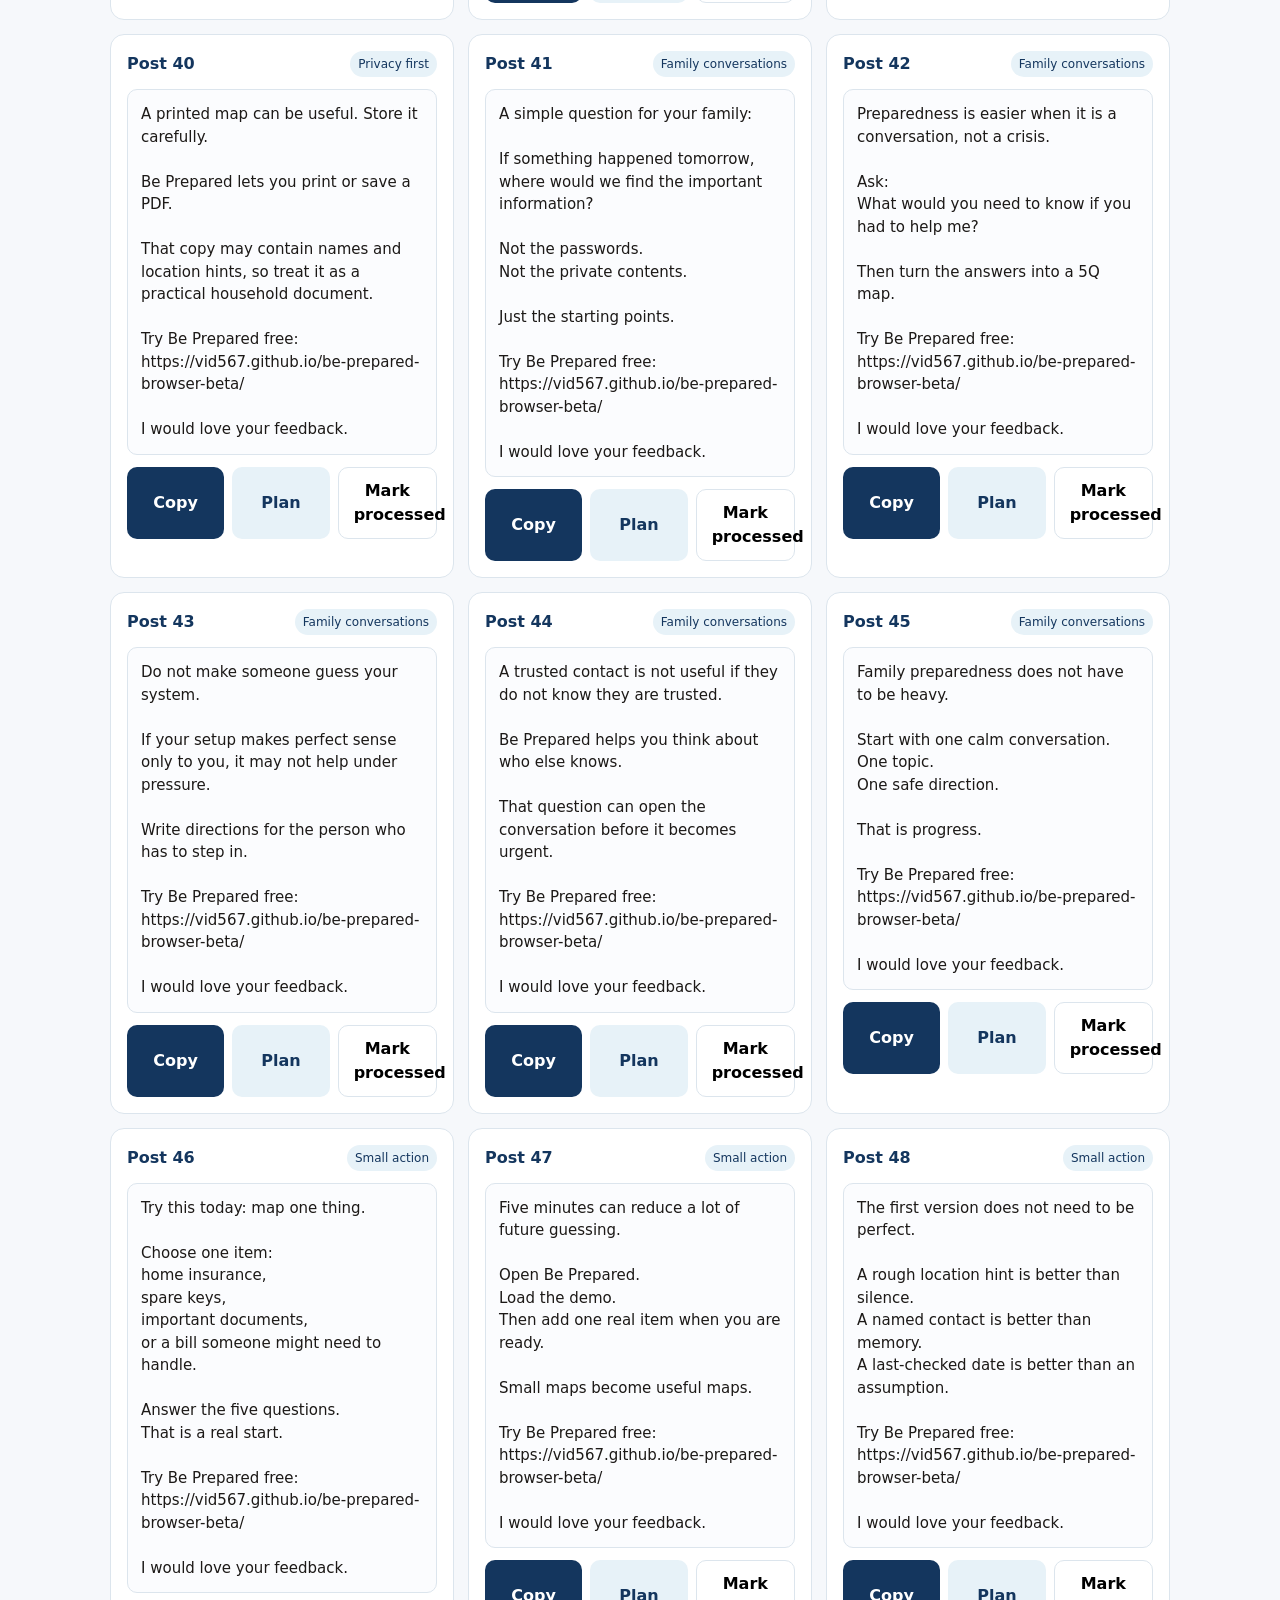
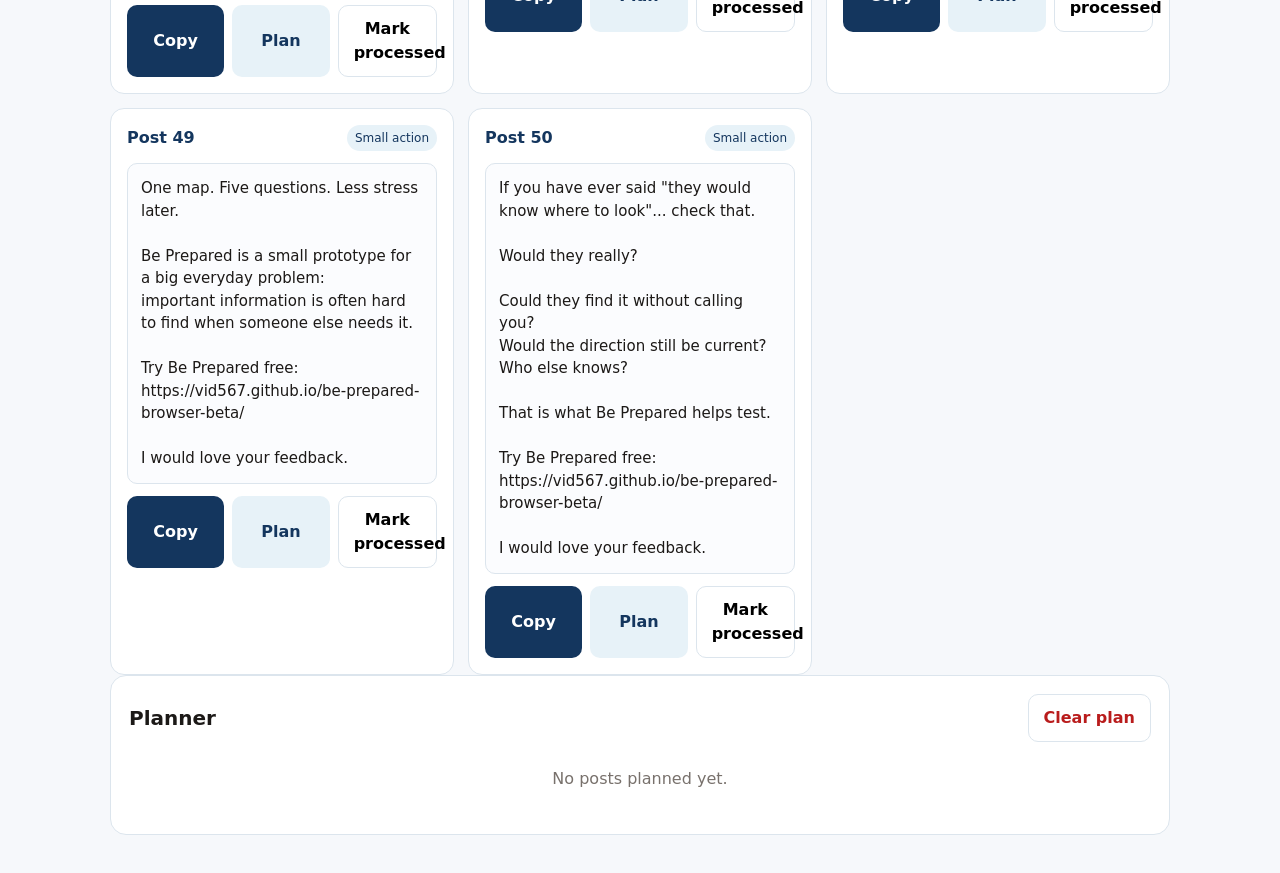
==== commit 1a920e91: "Match Be Prepared content creator to DCP and PP planner" ====
--- a/content-creator.html
+++ b/content-creator.html
@@ -1,226 +1,120 @@
 <!doctype html>
 <html lang="en">
 <head>
-  <meta charset="utf-8">
-  <meta name="viewport" content="width=device-width,initial-scale=1">
-  <meta name="theme-color" content="#14365e">
-  <title>Be Prepared Content Creator</title>
-  <meta name="description" content="Ready-to-use social posts for Be Prepared, a local-first 5Q continuity map.">
-  <link rel="stylesheet" href="styles.css">
-  <style>
-    .creator-shell{max-width:1180px;margin:auto;padding:44px 28px 90px}
-    .creator-hero{background:linear-gradient(135deg,#102541,#14365e 72%,#245c91);color:white;border-radius:26px;padding:clamp(28px,5vw,54px);display:grid;grid-template-columns:1.15fr .85fr;gap:28px;align-items:end;box-shadow:0 18px 45px rgba(20,54,94,.22)}
-    .creator-hero h1{color:white;font-size:clamp(38px,6vw,68px);max-width:760px}
-    .creator-hero .lead{color:#dbeaf6}
-    .creator-hero a{color:white}
-    .creator-card{background:white;border:1px solid var(--line);border-radius:14px;padding:22px}
-    .creator-grid{display:grid;grid-template-columns:repeat(3,1fr);gap:16px;margin-top:26px}
-    .post-grid{display:grid;grid-template-columns:repeat(2,1fr);gap:16px;margin-top:18px}
-    .post-card{background:white;border:1px solid var(--line);border-radius:14px;padding:18px;display:flex;flex-direction:column;gap:12px}
-    .post-card h3{font-size:18px}
-    .post-text{white-space:pre-wrap;color:var(--ink);line-height:1.55;background:#f7fafc;border:1px solid var(--line);border-radius:10px;padding:14px;min-height:190px}
-    .post-meta{display:flex;justify-content:space-between;gap:10px;align-items:center;color:var(--muted);font-size:12px}
-    .copy-row{display:flex;gap:10px;flex-wrap:wrap;margin-top:auto}
-    .pill-list{display:flex;flex-wrap:wrap;gap:8px;margin-top:12px}
-    .pill-list span{background:#eef5fb;color:#14365e;border:1px solid #d2e2ef;border-radius:99px;padding:7px 10px;font-size:12px;font-weight:750}
-    .section-gap{margin-top:42px}
-    .mini-copy{white-space:pre-wrap;line-height:1.55}
-    .toplink{display:inline-flex;align-items:center;gap:8px;color:white;text-decoration:none;font-weight:800;margin-bottom:22px}
-    @media(max-width:900px){.creator-hero,.creator-grid,.post-grid{grid-template-columns:1fr}}
-  </style>
+<meta charset="utf-8">
+<meta name="viewport" content="width=device-width,initial-scale=1">
+<meta name="theme-color" content="#14365e">
+<title>Be Prepared Content Creator</title>
+<meta name="description" content="Plan, copy and track 50 English Be Prepared awareness posts.">
+<style>
+:root{--brand:#14365e;--brand-dark:#0e2948;--brand-light:#e7f2f8;--blue:#41b6e6;--success:#059669;--success-light:#d1fae5;--bg:#f6f8fb;--surface:#fff;--text:#1c1917;--muted:#78716c;--border:#dce5ed;--danger:#b91c1c}
+*{box-sizing:border-box}body{margin:0;font-family:-apple-system,BlinkMacSystemFont,"Segoe UI",system-ui,sans-serif;background:var(--bg);color:var(--text);line-height:1.5}.wrap{max-width:1100px;margin:auto;padding:20px}.top{display:flex;justify-content:space-between;gap:16px;align-items:center;margin-bottom:22px}.brand{font-size:22px;font-weight:800;color:var(--brand)}.sub{color:var(--muted);font-size:14px}.top-actions{display:flex;gap:8px;flex-wrap:wrap}.panel{background:var(--surface);border:1px solid var(--border);border-radius:16px;padding:18px;margin-bottom:18px}.controls{display:grid;grid-template-columns:repeat(auto-fit,minmax(170px,1fr));gap:12px;align-items:end}label{font-size:13px;font-weight:700;display:block;margin-bottom:6px}select,input,button{font:inherit}select,input{width:100%;padding:11px;border:1px solid var(--border);border-radius:10px;background:#fff}.btn{border:0;border-radius:10px;padding:11px 15px;font-weight:700;cursor:pointer;text-decoration:none;text-align:center}.primary{background:var(--brand);color:#fff}.primary:hover{background:var(--brand-dark)}.secondary{background:var(--brand-light);color:var(--brand)}.ghost{background:#fff;border:1px solid var(--border)}.danger{color:var(--danger)}.stats{display:flex;gap:18px;flex-wrap:wrap;font-size:13px;color:var(--muted);margin-top:12px}.progress{display:flex;gap:12px;flex-wrap:wrap;margin-top:14px}.progress strong{background:var(--brand-light);color:var(--brand);padding:8px 11px;border-radius:9px;font-size:13px}.grid{display:grid;grid-template-columns:repeat(auto-fit,minmax(310px,1fr));gap:14px}.card{background:#fff;border:1px solid var(--border);border-radius:14px;padding:16px;display:flex;flex-direction:column;gap:12px}.card-head{display:flex;justify-content:space-between;gap:10px;align-items:center}.number{font-weight:800;color:var(--brand)}.theme{font-size:12px;background:var(--brand-light);color:var(--brand);padding:4px 8px;border-radius:999px}.post{white-space:pre-wrap;background:#fbfcfe;border:1px solid var(--border);border-radius:10px;padding:13px;min-height:255px;font-size:15px}.actions{display:flex;gap:8px;flex-wrap:wrap}.actions button{flex:1;min-width:86px}.scheduled{box-shadow:inset 0 0 0 1px var(--blue)}.processed{border-color:var(--success);box-shadow:0 0 0 2px var(--success-light)}.processed .processed-btn{background:var(--success);color:#fff}.planner{overflow-x:auto}table{width:100%;border-collapse:collapse;font-size:14px}th,td{text-align:left;border-bottom:1px solid var(--border);padding:10px}th{color:var(--muted)}.empty{color:var(--muted);text-align:center;padding:25px}.status-toggle{display:flex;align-items:center;gap:8px;min-height:43px;margin:0}.status-toggle input{width:auto}.notice{font-size:13px;color:var(--muted);margin-top:10px}.toast{position:fixed;right:20px;bottom:20px;background:#111;color:#fff;padding:11px 15px;border-radius:10px;opacity:0;pointer-events:none;transition:.2s}.toast.show{opacity:1}@media(max-width:650px){.top{align-items:flex-start;flex-direction:column}.wrap{padding:14px}.post{min-height:auto}.grid{grid-template-columns:1fr}}
+</style>
 </head>
 <body>
-  <main class="creator-shell">
-    <section class="creator-hero">
-      <div>
-        <a class="toplink" href="index.html">BP Be Prepared</a>
-        <div class="eyebrow light">Content creator</div>
-        <h1>Posts for the 5Q continuity map.</h1>
-        <p class="lead">Use these short posts to introduce Be Prepared: a local-first way to help trusted people find important information without storing secrets.</p>
-        <div class="hero-actions">
-          <a class="btn demo-light" href="index.html">Open prototype</a>
-          <button class="btn primary" data-copy="#main-link">Copy app link</button>
-        </div>
-        <p id="main-link" hidden>https://vid567.github.io/be-prepared-browser-beta/</p>
-      </div>
-      <aside class="creator-card">
-        <h2>Core message</h2>
-        <p class="muted">Be Prepared records directions, not secrets. It uses five questions: what exists, where it is, who handles it, who else knows, and when it was last checked.</p>
-        <div class="pill-list">
-          <span>5Q map</span>
-          <span>Local-first</span>
-          <span>No passwords</span>
-          <span>No document vault</span>
-          <span>Continuity map</span>
-        </div>
-      </aside>
-    </section>
+<main class="wrap">
+  <div class="top">
+    <div><div class="brand">Be Prepared Content Creator</div><div class="sub">Copy and plan 50 English awareness posts for the 5Q continuity map.</div></div>
+    <div class="top-actions">
+      <a class="btn secondary" href="index.html">Open Be Prepared</a>
+      <button class="btn secondary" onclick="downloadCSV()">Download CSV</button>
+    </div>
+  </div>
 
-    <section class="section-gap">
-      <div class="section-head">
-        <div>
-          <div class="eyebrow">Quick positioning</div>
-          <h2>Use this when posting</h2>
-        </div>
-      </div>
-      <div class="creator-grid">
-        <article class="creator-card">
-          <h3>One-line pitch</h3>
-          <p class="mini-copy" id="pitch">Be Prepared helps the people you trust find important information when they need to step in, without storing passwords, documents, or sensitive contents.</p>
-          <button class="btn small" data-copy="#pitch">Copy</button>
-        </article>
-        <article class="creator-card">
-          <h3>Short bio</h3>
-          <p class="mini-copy" id="bio">Be Prepared is a local-first 5Q continuity map. It helps you record what exists, where it is, who handles it, who else knows, and when it was last checked.</p>
-          <button class="btn small" data-copy="#bio">Copy</button>
-        </article>
-        <article class="creator-card">
-          <h3>Hashtags</h3>
-          <p class="mini-copy" id="hashtags">#Preparedness #FamilyPreparedness #PersonalAdmin #DigitalLife #LifeAdmin #ContinuityPlanning #PrivacyFirst</p>
-          <button class="btn small" data-copy="#hashtags">Copy</button>
-        </article>
-      </div>
-    </section>
+  <section class="panel">
+    <div class="controls">
+      <div><label for="themeFilter">Theme</label><select id="themeFilter" onchange="renderPosts()"><option value="all">All themes</option><option>Emergency awareness</option><option>After a death</option><option>5Q method</option><option>Privacy first</option><option>Family conversations</option><option>Small action</option></select></div>
+      <div><label for="count">Show posts</label><select id="count" onchange="renderPosts()"><option value="5">5</option><option value="10">10</option><option value="25">25</option><option value="50" selected>50</option></select></div>
+      <div><label for="showProcessed">Post status</label><label class="status-toggle"><input id="showProcessed" type="checkbox" onchange="renderPosts()"> Show processed posts too</label></div>
+      <div><label for="startDate">Planning start date</label><input id="startDate" type="date"></div>
+      <div><label for="postsPerDay">Posts per day</label><select id="postsPerDay"><option value="1">1</option><option value="2">2</option><option value="3" selected>3</option></select></div>
+      <button class="btn primary" onclick="autoPlan()">Auto-plan visible posts</button>
+    </div>
+    <div class="stats"><span id="postCount"></span><span id="plannedCount"></span><span>Default times: 08:00 - 12:30 - 18:00</span></div>
+    <div class="progress"><strong id="processedCount"></strong><strong id="lastProcessed"></strong><strong id="nextPost"></strong></div>
+    <div class="notice">Copy a post to your social channel. After you have posted or scheduled it, click Processed. This status is stored only in this browser.</div>
+  </section>
 
-    <section class="section-gap">
-      <div class="section-head">
-        <div>
-          <div class="eyebrow">Ready posts</div>
-          <h2>Copy, adjust, post</h2>
-          <p>Best for Threads, LinkedIn, Facebook, or a short email to early testers.</p>
-        </div>
-      </div>
-      <div class="post-grid">
-        <article class="post-card">
-          <div class="post-meta"><span>Launch post</span><span>Soft intro</span></div>
-          <h3>A simple way to start</h3>
-          <p class="post-text" id="post-1">I am testing a small prototype called Be Prepared.
+  <section id="posts" class="grid"></section>
 
-It helps you make a simple 5Q map for important life information:
-
-1. What exists?
-2. Where is it?
-3. Who handles it?
-4. Who else knows?
-5. When was it last checked?
-
-It is not a password manager, not a document vault, and not a medical record. It stores directions, not secrets.
-
-Try it here:
-https://vid567.github.io/be-prepared-browser-beta/</p>
-          <div class="copy-row"><button class="btn small" data-copy="#post-1">Copy post</button></div>
-        </article>
-
-        <article class="post-card">
-          <div class="post-meta"><span>Problem post</span><span>Conversation starter</span></div>
-          <h3>The real question</h3>
-          <p class="post-text" id="post-2">A simple question:
-
-If someone you trust had to help you tomorrow, would they know where to find the important things?
-
-Not the secrets.
-Not the passwords.
-Not the private contents.
-
-Just the directions:
-what exists, where it is, who handles it, who else knows, and when it was last checked.
-
-That is the idea behind Be Prepared:
-https://vid567.github.io/be-prepared-browser-beta/</p>
-          <div class="copy-row"><button class="btn small" data-copy="#post-2">Copy post</button></div>
-        </article>
-
-        <article class="post-card">
-          <div class="post-meta"><span>Privacy post</span><span>Trust angle</span></div>
-          <h3>Directions, not secrets</h3>
-          <p class="post-text" id="post-3">Be Prepared is built around one important rule:
-
-Directions, not secrets.
-
-Do not enter passwords, account numbers, medical details, or documents.
-
-The goal is only to help someone find the right information or the right person when they need to step in.
-
-Everything in this prototype stays in your browser. You can export a backup or print a PDF when you are ready.
-
-https://vid567.github.io/be-prepared-browser-beta/</p>
-          <div class="copy-row"><button class="btn small" data-copy="#post-3">Copy post</button></div>
-        </article>
-
-        <article class="post-card">
-          <div class="post-meta"><span>Founder post</span><span>Personal tone</span></div>
-          <h3>Why I am building it</h3>
-          <p class="post-text" id="post-4">I am building Be Prepared because many families do not need another vault.
-
-They need a simple map.
-
-What exists?
-Where is it?
-Who handles it?
-Who else knows?
-When was it last checked?
-
-That small amount of structure can make it easier for someone trusted to help at the right moment.
-
-Prototype:
-https://vid567.github.io/be-prepared-browser-beta/</p>
-          <div class="copy-row"><button class="btn small" data-copy="#post-4">Copy post</button></div>
-        </article>
-
-        <article class="post-card">
-          <div class="post-meta"><span>Early tester post</span><span>Feedback ask</span></div>
-          <h3>Ask for feedback</h3>
-          <p class="post-text" id="post-5">I am looking for early feedback on Be Prepared.
-
-It is a browser prototype for making a simple 5Q continuity map.
-
-The main test:
-Would people actually create and maintain a map that helps someone else step in?
-
-No account.
-No cloud.
-No sensitive contents.
-
-Try the demo and tell me what feels useful, confusing, or missing:
-https://vid567.github.io/be-prepared-browser-beta/</p>
-          <div class="copy-row"><button class="btn small" data-copy="#post-5">Copy post</button></div>
-        </article>
-
-        <article class="post-card">
-          <div class="post-meta"><span>Short post</span><span>Very quick</span></div>
-          <h3>One-minute version</h3>
-          <p class="post-text" id="post-6">New prototype: Be Prepared.
-
-A simple 5Q map so trusted people can find important information when they need to step in.
-
-Directions, not secrets.
-No passwords. No documents. No account.
-
-Try it:
-https://vid567.github.io/be-prepared-browser-beta/</p>
-          <div class="copy-row"><button class="btn small" data-copy="#post-6">Copy post</button></div>
-        </article>
-      </div>
-    </section>
-  </main>
-  <div id="toast" role="status" aria-live="polite"></div>
-  <script>
-    function textFor(selector){
-      var node=document.querySelector(selector);
-      return node ? node.textContent.trim() : "";
-    }
-    function toast(message){
-      var box=document.querySelector("#toast");
-      box.textContent=message;
-      box.classList.add("show");
-      setTimeout(function(){box.classList.remove("show")},1800);
-    }
-    document.addEventListener("click",function(event){
-      var button=event.target.closest("[data-copy]");
-      if(!button)return;
-      var text=textFor(button.dataset.copy);
-      navigator.clipboard.writeText(text).then(function(){toast("Copied.")},function(){toast("Copy failed.")});
-    });
-  </script>
+  <section class="panel planner">
+    <div class="card-head"><h2 style="margin:0;font-size:20px">Planner</h2><button class="btn ghost danger" onclick="clearPlan()">Clear plan</button></div>
+    <div id="planner"></div>
+  </section>
+</main>
+<div id="toast" class="toast">Copied</div>
+<script>
+const link='https://vid567.github.io/be-prepared-browser-beta/';
+const rawPosts=[
+{theme:'Emergency awareness',hook:'If you were in the hospital tonight, who would know where to look?',body:'Not for passwords.\nNot for private documents.\n\nJust the directions:\nwhere the key information is kept,\nwho handles it,\nand who else knows.\n\nThat is the kind of map Be Prepared helps you build.'},
+{theme:'Emergency awareness',hook:'Emergencies do not wait for your folders to be organized.',body:'Most people have important information somewhere.\nThe problem is that nobody else knows where somewhere is.\n\nBe Prepared helps you turn "somewhere" into a simple 5Q map.'},
+{theme:'Emergency awareness',hook:'A trusted person can only help with what they can find.',body:'That sounds obvious.\nBut in real life, important information is often spread across drawers, phones, emails and memory.\n\nBe Prepared helps you leave clear directions without storing the sensitive contents.'},
+{theme:'Emergency awareness',hook:'The hardest moment to explain where things are is during the crisis.',body:'Do the explaining before it is needed.\n\nWhat exists?\nWhere is it?\nWho handles it?\nWho else knows?\nWhen was it last checked?\n\nThat is the 5Q map.'},
+{theme:'Emergency awareness',hook:'Your family may not need your passwords first.',body:'They may need to know:\n\nwhere insurance information is kept,\nwho handles the home,\nwhich person to call,\nand what has already been arranged.\n\nDirections first. Secrets elsewhere.'},
+{theme:'Emergency awareness',hook:'A good emergency plan is not always dramatic.',body:'Sometimes it is a clear note that says:\n\n"The home insurance folder is in the desk drawer.\nAlex at Oak Insurance handles it.\nSarah also knows."\n\nThat small direction can matter.'},
+{theme:'Emergency awareness',hook:'Could someone step in for one week?',body:'If you could not manage your household for a short time, would someone know the basics?\n\nBills.\nInsurance.\nKeys.\nPets.\nImportant contacts.\n\nBe Prepared helps you map the directions.'},
+{theme:'Emergency awareness',hook:'Preparedness is not fear.',body:'It is kindness for the people who may have to help.\n\nA simple map can reduce guessing at exactly the moment when guessing feels heavy.'},
+{theme:'Emergency awareness',hook:'Most people are one question away from a better plan.',body:'Where would someone start if you could not explain anything?\n\nIf the answer is "I am not sure", that is not failure.\nIt is the perfect first item for a 5Q map.'},
+{theme:'Emergency awareness',hook:'When life gets messy, clarity helps.',body:'Be Prepared is a small browser prototype for mapping important information.\n\nIt stores directions, not secrets.\nNo account.\nNo cloud.\nNo document vault.\n\nTry it and see what is missing from your own map.'},
+{theme:'After a death',hook:'After someone dies, families often search before they can grieve.',body:'Where are the documents?\nWho handles the insurance?\nIs there a person who knows the details?\n\nBe Prepared is built around one simple idea:\nmake the directions easier to find before they are urgently needed.'},
+{theme:'After a death',hook:'A continuity map is not a will.',body:'It does not replace legal advice.\nIt does not store documents.\n\nIt helps trusted people know what exists, where to look, and who may be able to help.'},
+{theme:'After a death',hook:'The people left behind should not have to become detectives.',body:'A drawer here.\nAn email there.\nA name someone half-remembers.\n\nA simple 5Q map can turn confusion into a starting point.'},
+{theme:'After a death',hook:'One of the kindest things you can leave is clarity.',body:'Not every answer.\nNot every document.\nNot every detail.\n\nJust enough direction so the right person knows where to begin.'},
+{theme:'After a death',hook:'Important information does not help if nobody knows it exists.',body:'A policy, a document, an account, a contact.\n\nThe first question is simple:\nDoes it exist?\n\nBe Prepared starts there.'},
+{theme:'After a death',hook:'Family admin gets harder when everyone is guessing.',body:'Who handled the home insurance?\nWhere was the document folder?\nWho else knew about it?\n\nBe Prepared turns those questions into a simple checklist.'},
+{theme:'After a death',hook:'Do not wait for a difficult week to explain everything.',body:'Build a map now.\nKeep sensitive details elsewhere.\nUpdate the map when something changes.\n\nSmall preparation can spare people a lot of searching later.'},
+{theme:'After a death',hook:'There is a difference between storing secrets and showing the way.',body:'Be Prepared is about showing the way.\n\nWhere to look.\nWho to call.\nWhat exists.\nWhen it was last checked.'},
+{theme:'After a death',hook:'A loved one should not need to know your whole life to find the next step.',body:'They need a calm starting point.\n\nBe Prepared helps you create one with five simple questions.'},
+{theme:'After a death',hook:'The best time to make a continuity map is before anyone needs it.',body:'The second best time is today.\n\nStart small:\none person,\none topic,\none important item.'},
+{theme:'5Q method',hook:'The 5Q method is simple on purpose.',body:'1. Does it exist?\n2. Where is it?\n3. Who handles it?\n4. Who else knows?\n5. When was it last checked?\n\nThat is enough to start making important information findable.'},
+{theme:'5Q method',hook:'Completeness is not the same as readiness.',body:'A long note is not useful if the right person still cannot find anything.\n\nBe Prepared scores readiness around handoff:\ncan someone else actually use the direction?'},
+{theme:'5Q method',hook:'Start with what exists.',body:'Do you have home insurance?\nA document folder?\nA trusted contact?\nA person who handles bills?\n\nYou do not need every detail.\nYou need a clear map of what exists.'},
+{theme:'5Q method',hook:'"Where is it?" is more useful than people think.',body:'A safe location hint can save time:\n\n"Blue folder in desk drawer."\n"Contact Alex at the local agency."\n"Digital Life note in printed folder."\n\nNo secrets required.'},
+{theme:'5Q method',hook:'"Who handles it?" is a powerful question.',body:'Sometimes the most important information is not a number or a file.\n\nIt is a person.\n\nName the provider, advisor, family member or friend who knows what to do next.'},
+{theme:'5Q method',hook:'"Who else knows?" turns private organization into shared readiness.',body:'If only one person knows where something is, the plan is fragile.\n\nBe Prepared helps you notice that gap before it matters.'},
+{theme:'5Q method',hook:'"Last checked" keeps the map alive.',body:'Old directions can look organized and still be wrong.\n\nA quick review every 3, 6 or 12 months can keep the map useful.'},
+{theme:'5Q method',hook:'One item can be enough to begin.',body:'Pick something important.\nAnswer the five questions.\nStop.\n\nA useful continuity map is built one clear direction at a time.'},
+{theme:'5Q method',hook:'Your preparedness map should be understandable by someone tired and stressed.',body:'That is the test.\n\nCould they read it quickly?\nCould they find the next step?\nCould they contact the right person?\n\nIf yes, the map is doing its job.'},
+{theme:'5Q method',hook:'Five questions. Less guessing.',body:'Be Prepared is not about collecting more data.\nIt is about reducing uncertainty for the person who may need to help.'},
+{theme:'Privacy first',hook:'Directions, not secrets.',body:'That is the rule behind Be Prepared.\n\nDo not add passwords.\nDo not add account numbers.\nDo not upload documents.\n\nAdd only enough information to help someone find the right place or person.'},
+{theme:'Privacy first',hook:'A continuity map should not become a second risk.',body:'That is why Be Prepared avoids storing sensitive contents.\n\nIt points to information.\nIt does not try to hold everything.'},
+{theme:'Privacy first',hook:'Not a password manager. Not a vault.',body:'Be Prepared has a narrower job:\nhelp trusted people know what exists, where to look, who handles it, and when it was last checked.'},
+{theme:'Privacy first',hook:'Private details belong in the right protected place.',body:'Be Prepared helps someone find that place.\n\nThe app itself is for safe directions and contact names, not secret contents.'},
+{theme:'Privacy first',hook:'No account. No cloud. No external tracking.',body:'The Browser Beta stores your map locally in your browser.\n\nExport a backup or print a PDF when you want a copy.\n\nThe prototype is intentionally simple.'},
+{theme:'Privacy first',hook:'Preparedness does not require oversharing.',body:'You can help someone step in without handing them every private detail today.\n\nGive them the map.\nKeep the sensitive contents where they belong.'},
+{theme:'Privacy first',hook:'The goal is findability, not exposure.',body:'A good direction says enough to help.\nIt does not say more than it should.\n\nThat balance is what Be Prepared is testing.'},
+{theme:'Privacy first',hook:'If a note feels too sensitive, it probably belongs somewhere else.',body:'Use Be Prepared for the pointer:\nwhere to look,\nwho to call,\nand who else knows.\n\nKeep the secret out of the map.'},
+{theme:'Privacy first',hook:'Simple can be safer.',body:'Be Prepared does not try to become your bank database, medical record or legal file.\n\nIt helps you make the important things findable.'},
+{theme:'Privacy first',hook:'A printed map can be useful. Store it carefully.',body:'Be Prepared lets you print or save a PDF.\n\nThat copy may contain names and location hints, so treat it as a practical household document.'},
+{theme:'Family conversations',hook:'A simple question for your family:',body:'If something happened tomorrow, where would we find the important information?\n\nNot the passwords.\nNot the private contents.\n\nJust the starting points.'},
+{theme:'Family conversations',hook:'Preparedness is easier when it is a conversation, not a crisis.',body:'Ask:\nWhat would you need to know if you had to help me?\n\nThen turn the answers into a 5Q map.'},
+{theme:'Family conversations',hook:'Do not make someone guess your system.',body:'If your setup makes perfect sense only to you, it may not help under pressure.\n\nWrite directions for the person who has to step in.'},
+{theme:'Family conversations',hook:'A trusted contact is not useful if they do not know they are trusted.',body:'Be Prepared helps you think about who else knows.\n\nThat question can open the conversation before it becomes urgent.'},
+{theme:'Family conversations',hook:'Family preparedness does not have to be heavy.',body:'Start with one calm conversation.\nOne topic.\nOne safe direction.\n\nThat is progress.'},
+{theme:'Small action',hook:'Try this today: map one thing.',body:'Choose one item:\nhome insurance,\nspare keys,\nimportant documents,\nor a bill someone might need to handle.\n\nAnswer the five questions.\nThat is a real start.'},
+{theme:'Small action',hook:'Five minutes can reduce a lot of future guessing.',body:'Open Be Prepared.\nLoad the demo.\nThen add one real item when you are ready.\n\nSmall maps become useful maps.'},
+{theme:'Small action',hook:'The first version does not need to be perfect.',body:'A rough location hint is better than silence.\nA named contact is better than memory.\nA last-checked date is better than an assumption.'},
+{theme:'Small action',hook:'One map. Five questions. Less stress later.',body:'Be Prepared is a small prototype for a big everyday problem:\nimportant information is often hard to find when someone else needs it.'},
+{theme:'Small action',hook:'If you have ever said "they would know where to look"... check that.',body:'Would they really?\n\nCould they find it without calling you?\nWould the direction still be current?\nWho else knows?\n\nThat is what Be Prepared helps test.'}
+];
+const posts=rawPosts.map((p,i)=>({id:i+1,theme:p.theme,hook:p.hook,body:p.body,text:`${p.hook}\n\n${p.body}\n\nTry Be Prepared free:\n${link}\n\nI would love your feedback.`}));
+let plan=JSON.parse(localStorage.getItem('bePreparedContentPlan')||'{}');
+let processed=JSON.parse(localStorage.getItem('bePreparedContentProcessedV1')||'{}');
+function visiblePosts(){const theme=document.getElementById('themeFilter').value,count=Number(document.getElementById('count').value),showProcessed=document.getElementById('showProcessed').checked;return posts.filter(p=>(theme==='all'||p.theme===theme)&&(showProcessed||!processed[p.id])).slice(0,count)}
+function renderPosts(){const list=visiblePosts();document.getElementById('posts').innerHTML=list.map(p=>`<article class="card ${plan[p.id]?'scheduled':''} ${processed[p.id]?'processed':''}"><div class="card-head"><span class="number">Post ${p.id}</span><span class="theme">${escapeHtml(p.theme)}</span></div><div class="post">${escapeHtml(p.text)}</div><div class="actions"><button class="btn primary" onclick="copyPost(${p.id})">Copy</button><button class="btn secondary" onclick="planOne(${p.id})">${plan[p.id]?'Change time':'Plan'}</button>${processed[p.id]?`<button class="btn ghost processed-btn" onclick="toggleProcessed(${p.id})">Processed</button>`:`<button class="btn ghost" onclick="toggleProcessed(${p.id})">Mark processed</button>`}</div></article>`).join('')||'<div class="empty">No posts match this filter.</div>';document.getElementById('postCount').textContent=`${list.length} posts shown`;renderPlanner();renderProgress()}
+function escapeHtml(s){return String(s).replace(/[&<>]/g,c=>({'&':'&amp;','<':'&lt;','>':'&gt;'}[c]))}
+async function copyPost(id){await navigator.clipboard.writeText(posts.find(p=>p.id===id).text);if(!processed[id]){processed[id]=new Date().toISOString();localStorage.setItem('bePreparedContentProcessedV1',JSON.stringify(processed));renderPosts()}toast('Copied and marked as processed')}
+function toast(msg){const t=document.getElementById('toast');t.textContent=msg;t.classList.add('show');setTimeout(()=>t.classList.remove('show'),2200)}
+function toggleProcessed(id){if(processed[id])delete processed[id];else processed[id]=new Date().toISOString();localStorage.setItem('bePreparedContentProcessedV1',JSON.stringify(processed));renderPosts();toast(processed[id]?'Marked as processed':'Marked as not processed')}
+function renderProgress(){const done=posts.filter(p=>processed[p.id]);document.getElementById('processedCount').textContent=`${done.length} of ${posts.length} processed`;const last=done.slice().sort((a,b)=>String(processed[b.id]).localeCompare(String(processed[a.id])))[0];document.getElementById('lastProcessed').textContent=last?`Last processed: Post ${last.id}`:'Last processed: none';const next=posts.find(p=>!processed[p.id]);document.getElementById('nextPost').textContent=next?`Next: Post ${next.id}`:'All posts processed'}
+function planOne(id){const value=prompt('Enter date and time (YYYY-MM-DD HH:MM)',plan[id]||'');if(!value)return;plan[id]=value;savePlan();renderPosts()}
+function autoPlan(){const start=document.getElementById('startDate').value;if(!start){alert('Choose a planning start date first.');return}const perDay=Number(document.getElementById('postsPerDay').value),times=['08:00','12:30','18:00'];visiblePosts().forEach((p,index)=>{const day=new Date(start+'T12:00:00');day.setDate(day.getDate()+Math.floor(index/perDay));const y=day.getFullYear(),m=String(day.getMonth()+1).padStart(2,'0'),d=String(day.getDate()).padStart(2,'0');plan[p.id]=`${y}-${m}-${d} ${times[index%perDay]}`});savePlan();renderPosts();toast('Planning created')}
+function savePlan(){localStorage.setItem('bePreparedContentPlan',JSON.stringify(plan))}
+function clearPlan(){if(confirm('Clear the complete content plan?')){plan={};savePlan();renderPosts()}}
+function renderPlanner(){const rows=posts.filter(p=>plan[p.id]).sort((a,b)=>plan[a.id].localeCompare(plan[b.id]));document.getElementById('plannedCount').textContent=`${rows.length} planned`;document.getElementById('planner').innerHTML=rows.length?`<table><thead><tr><th>Date & time</th><th>Post</th><th>Hook</th><th></th></tr></thead><tbody>${rows.map(p=>`<tr><td>${escapeHtml(plan[p.id])}</td><td>${p.id}</td><td>${escapeHtml(p.hook.replaceAll('\n',' / '))}</td><td><button class="btn ghost" onclick="copyPost(${p.id})">Copy</button></td></tr>`).join('')}</tbody></table>`:'<div class="empty">No posts planned yet.</div>'}
+function downloadCSV(){const rows=[['Post','Theme','Hook','Full post','Planned date/time','Processed'],...posts.map(p=>[p.id,p.theme,p.hook,p.text,plan[p.id]||'',processed[p.id]?'Yes':'No'])];const csv=rows.map(r=>r.map(v=>'"'+String(v).replaceAll('"','""')+'"').join(',')).join('\r\n');const blob=new Blob([csv],{type:'text/csv;charset=utf-8'});const a=document.createElement('a');a.href=URL.createObjectURL(blob);a.download='Be-Prepared-50-posts.csv';a.click();URL.revokeObjectURL(a.href)}
+document.getElementById('startDate').value=new Date(Date.now()+86400000).toISOString().slice(0,10);
+renderPosts();
+</script>
 </body>
 </html>
